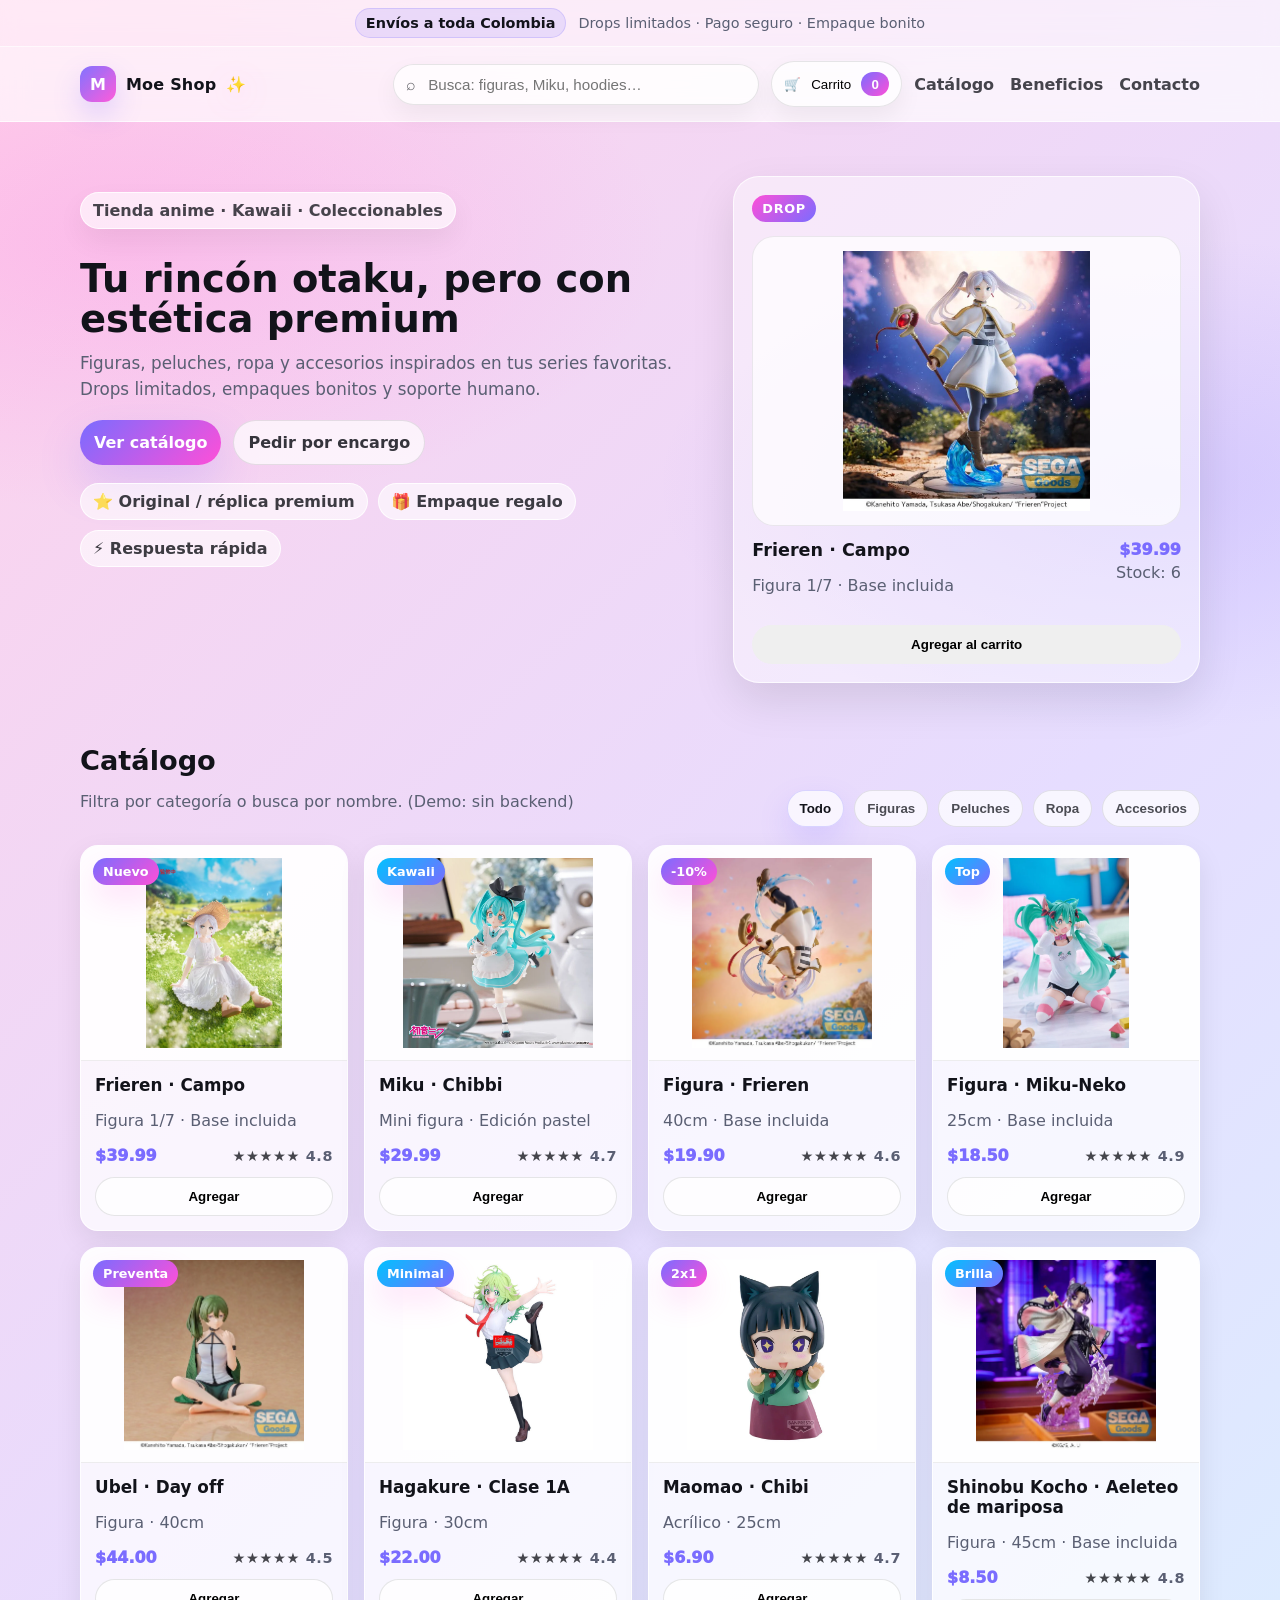
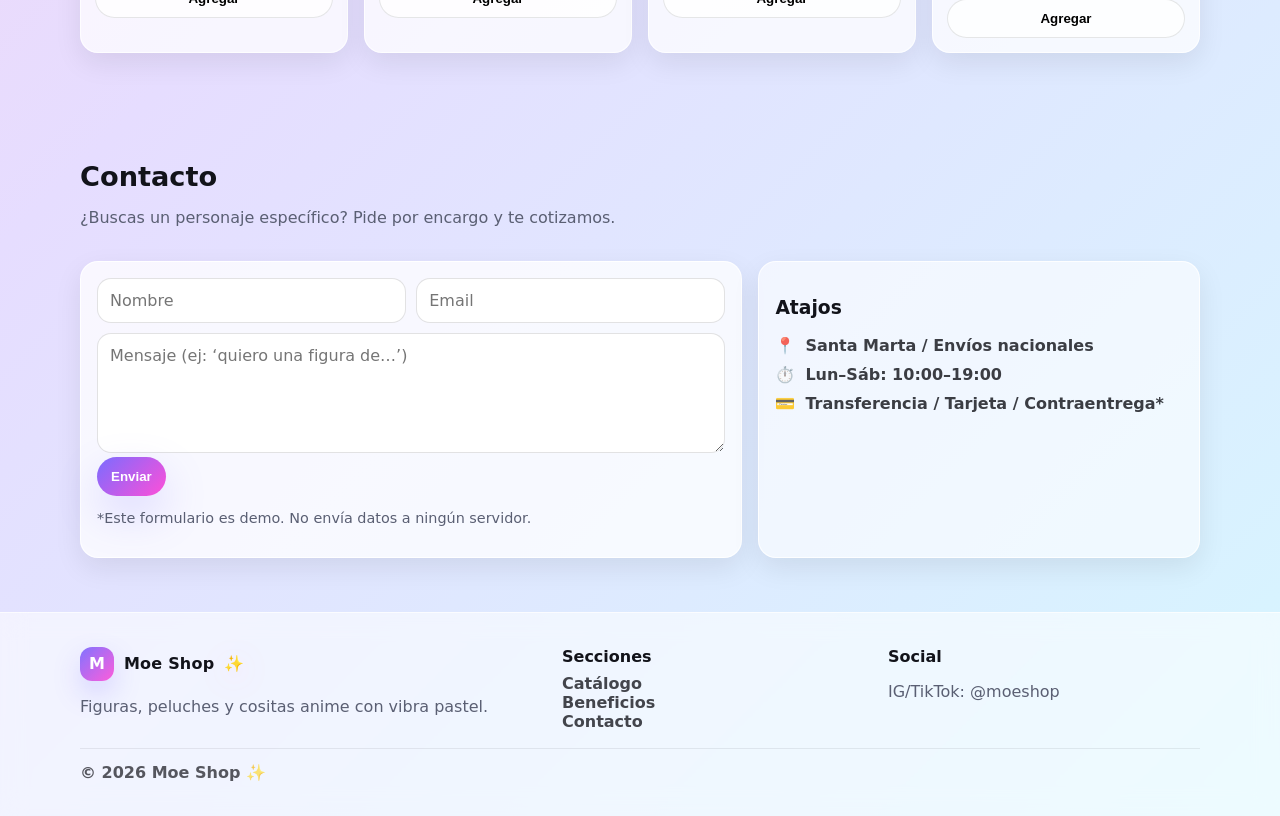
==== index.html @ da8237d9 "Add files via upload" ====
<!DOCTYPE html>
<html lang="es">
<head>
  <meta charset="UTF-8">
  <title>Moe Shop · Tienda Anime</title>
  <meta name="viewport" content="width=device-width, initial-scale=1.0">
  <meta name="description" content="Moe Shop: tienda de artículos anime. Figuras, peluches, ropa y accesorios con estética kawaii.">
  <link rel="stylesheet" href="./stylesheet.css">
  <script defer src="./script.js"></script>
</head>

<body>

  <div class="topbar">
    <div class="container topbar__inner">
      <span class="topbar__pill">Envíos a toda Colombia</span>
      <span class="topbar__text">Drops limitados · Pago seguro · Empaque bonito</span>
    </div>
  </div>

  <header class="header" id="inicio">
    <div class="container header__inner">
      <a class="logo" href="#inicio" aria-label="Ir al inicio">
        <span class="logo__mark">M</span>
        <span class="logo__text">Moe Shop</span>
        <span class="logo__spark">✨</span>
      </a>

      <div class="header__right">
        <label class="search" aria-label="Buscar productos">
          <span class="search__icon" aria-hidden="true">⌕</span>
          <input id="searchInput" type="search" placeholder="Busca: figuras, Miku, hoodies…" autocomplete="off">
        </label>

        <button id="cartBtn" class="cart" type="button" aria-label="Carrito">
          <span class="cart__icon" aria-hidden="true">🛒</span>
          <span class="cart__text">Carrito</span>
          <span id="cartCount" class="cart__count" aria-label="0 artículos">0</span>
        </button>

        <nav class="nav" aria-label="Navegación">
          <a href="#catalogo">Catálogo</a>
          <a href="#beneficios">Beneficios</a>
          <a href="#contacto">Contacto</a>
        </nav>
      </div>
    </div>
  </header>

  <main>
    <section class="hero" aria-label="Portada">
      <div class="container hero__grid">
        <div class="hero__copy">
          <p class="kicker">Tienda anime · Kawaii · Coleccionables</p>
          <h1>Tu rincón otaku, pero con estética premium</h1>
          <p class="lead">Figuras, peluches, ropa y accesorios inspirados en tus series favoritas.
            Drops limitados, empaques bonitos y soporte humano.</p>
          <div class="hero__cta">
            <a class="btn btn--primary" href="#catalogo">Ver catálogo</a>
            <a class="btn btn--ghost" href="#contacto">Pedir por encargo</a>
          </div>
          <div class="hero__chips" aria-label="Características">
            <span class="chip">⭐ Original / réplica premium</span>
            <span class="chip">🎁 Empaque regalo</span>
            <span class="chip">⚡ Respuesta rápida</span>
          </div>
        </div>

        <div class="hero__card" aria-label="Producto destacado">
          <div class="heroCard">
            <div class="heroCard__badge">DROP</div>
            <div class="heroCard__img">
              <img src="./Img/Frieren.webp" alt="Figura de Frieren" loading="lazy">
            </div>
            <div class="heroCard__meta">
              <div>
                <h3>Frieren · Campo</h3>
                <p class="muted">Figura 1/7 · Base incluida</p>
              </div>
              <div class="heroCard__price">
                <span class="price">$39.99</span>
                <span class="muted">Stock: 6</span>
              </div>
            </div>
            <button class="btn btn--wide" data-add-to-cart data-name="Frieren · Campo" data-price="39.99">Agregar al carrito</button>
          </div>
        </div>
      </div>
    </section>

    <section id="catalogo" class="section section--soft" aria-label="Catálogo">
      <div class="container">
        <div class="section__head">
          <div>
            <h2>Catálogo</h2>
            <p class="muted">Filtra por categoría o busca por nombre. (Demo: sin backend)</p>
          </div>

          <div class="filters" role="tablist" aria-label="Filtros">
            <button class="pill is-active" data-filter="all" type="button">Todo</button>
            <button class="pill" data-filter="figuras" type="button">Figuras</button>
            <button class="pill" data-filter="peluches" type="button">Peluches</button>
            <button class="pill" data-filter="ropa" type="button">Ropa</button>
            <button class="pill" data-filter="accesorios" type="button">Accesorios</button>
          </div>
        </div>

        <div class="grid-productos" id="productGrid">
          <!-- Productos demo: imágenes referencian archivos dentro de /Img -->

          <article class="producto" data-category="figuras" data-name="Frieren Campo" data-price="39.99">
            <div class="producto__img">
              <img src="./Img/FrierenCampo.jpg" alt="Frieren" loading="lazy">
              <span class="badge">Nuevo</span>
            </div>
            <div class="producto__body">
              <h3>Frieren · Campo</h3>
              <p class="muted">Figura 1/7 · Base incluida</p>
              <div class="producto__row">
                <span class="price">$39.99</span>
                <span class="rating" aria-label="4.8 de 5">★★★★★ <span class="muted">4.8</span></span>
              </div>
              <button class="btn btn--small" data-add-to-cart data-name="Frieren · Campo" data-price="39.99">Agregar</button>
            </div>
          </article>

          <article class="producto" data-category="figuras" data-name="Miku Chibbi" data-price="29.99">
            <div class="producto__img">
              <img src="./Img/MikuChibbi.webp" alt="Miku" loading="lazy">
              <span class="badge badge--alt">Kawaii</span>
            </div>
            <div class="producto__body">
              <h3>Miku · Chibbi</h3>
              <p class="muted">Mini figura · Edición pastel</p>
              <div class="producto__row">
                <span class="price">$29.99</span>
                <span class="rating" aria-label="4.7 de 5">★★★★★ <span class="muted">4.7</span></span>
              </div>
              <button class="btn btn--small" data-add-to-cart data-name="Miku · Chibbi" data-price="29.99">Agregar</button>
            </div>
          </article>

          <article class="producto" data-category="peluches" data-name="Peluche Frieren" data-price="19.90">
            <div class="producto__img">
              <img src="./Img/FrierenFlowerDance.webp" alt="Peluche inspirado en Frieren" loading="lazy">
              <span class="badge">-10%</span>
            </div>
            <div class="producto__body">
              <h3>Figura · Frieren</h3>
              <p class="muted"> 40cm · Base incluida </p>
              <div class="producto__row">
                <span class="price">$19.90</span>
                <span class="rating" aria-label="4.6 de 5">★★★★★ <span class="muted">4.6</span></span>
              </div>
              <button class="btn btn--small" data-add-to-cart data-name="Peluche · Frieren" data-price="19.90">Agregar</button>
            </div>
          </article>

          <article class="producto" data-category="peluches" data-name="Peluche Miku" data-price="18.50">
            <div class="producto__img">
              <img src="./Img/MikuEscritorio.webp" alt="Peluche inspirado en Miku" loading="lazy">
              <span class="badge badge--alt">Top</span>
            </div>
            <div class="producto__body">
              <h3>Figura · Miku-Neko</h3>
              <p class="muted">25cm · Base incluida</p>
              <div class="producto__row">
                <span class="price">$18.50</span>
                <span class="rating" aria-label="4.9 de 5">★★★★★ <span class="muted">4.9</span></span>
              </div>
              <button class="btn btn--small" data-add-to-cart data-name="Peluche · Miku" data-price="18.50">Agregar</button>
            </div>
          </article>

          <article class="producto" data-category="ropa" data-name="Hoodie Kawaii" data-price="44.00">
            <div class="producto__img">
              <img src="./Img/Ubelcasual.webp" alt="Hoodie kawaii" loading="lazy">
              <span class="badge">Preventa</span>
            </div>
            <div class="producto__body">
              <h3>Ubel · Day off</h3>
              <p class="muted">Figura · 40cm</p>
              <div class="producto__row">
                <span class="price">$44.00</span>
                <span class="rating" aria-label="4.5 de 5">★★★★★ <span class="muted">4.5</span></span>
              </div>
              <button class="btn btn--small" data-add-to-cart data-name="Hoodie · Kawaii" data-price="44.00">Agregar</button>
            </div>
          </article>

          <article class="producto" data-category="ropa" data-name="Camiseta Minimal" data-price="22.00">
            <div class="producto__img">
              <img src="./Img/HagakureEscolar.jpg" alt="Camiseta minimal" loading="lazy">
              <span class="badge badge--alt">Minimal</span>
            </div>
            <div class="producto__body">
              <h3>Hagakure · Clase  1A</h3>
              <p class="muted">Figura · 30cm</p>
              <div class="producto__row">
                <span class="price">$22.00</span>
                <span class="rating" aria-label="4.4 de 5">★★★★★ <span class="muted">4.4</span></span>
              </div>
              <button class="btn btn--small" data-add-to-cart data-name="Camiseta · Minimal" data-price="22.00">Agregar</button>
            </div>
          </article>

          <article class="producto" data-category="accesorios" data-name="Llavero Chibi" data-price="6.90">
            <div class="producto__img">
              <img src="./Img/MaomaoChibbi.webp" alt="Llavero chibi" loading="lazy">
              <span class="badge">2x1</span>
            </div>
            <div class="producto__body">
              <h3>Maomao · Chibi</h3>
              <p class="muted">Acrílico · 25cm</p>
              <div class="producto__row">
                <span class="price">$6.90</span>
                <span class="rating" aria-label="4.7 de 5">★★★★★ <span class="muted">4.7</span></span>
              </div>
              <button class="btn btn--small" data-add-to-cart data-name="Llavero · Chibi" data-price="6.90">Agregar</button>
            </div>
          </article>

          <article class="producto" data-category="accesorios" data-name="Pin Enamel" data-price="8.50">
            <div class="producto__img">
              <img src="./Img/Shinobu.webp" alt="Pin enamel" loading="lazy">
              <span class="badge badge--alt">Brilla</span>
            </div>
            <div class="producto__body">
              <h3>Shinobu Kocho · Aeleteo de mariposa</h3>
              <p class="muted">Figura · 45cm · Base incluida </p>
              <div class="producto__row">
                <span class="price">$8.50</span>
                <span class="rating" aria-label="4.8 de 5">★★★★★ <span class="muted">4.8</span></span>
              </div>
              <button class="btn btn--small" data-add-to-cart data-name="Pin · Enamel" data-price="8.50">Agregar</button>
            </div>
          </article>
        </div>
    </section>
<section id="contacto" class="section contact" aria-label="Contacto">
      <div class="container">
        <div class="section__head">
          <div>
            <h2>Contacto</h2>
            <p class="muted">¿Buscas un personaje específico? Pide por encargo y te cotizamos.</p>
          </div>
        </div>

        <div class="contact__grid">
          <form class="form-card" id="contactForm">
            <div class="form-row">
              <input type="text" placeholder="Nombre" required>
              <input type="email" placeholder="Email" required>
            </div>
            <textarea placeholder="Mensaje (ej: ‘quiero una figura de…’)" required></textarea>
            <button class="btn btn--primary" type="submit">Enviar</button>
            <p class="muted small">*Este formulario es demo. No envía datos a ningún servidor.</p>
          </form>

          <aside class="contact__card" aria-label="Información">
            <h3>Atajos</h3>
            <ul class="list">
              <li><span>📍</span> Santa Marta / Envíos nacionales</li>
              <li><span>⏱️</span> Lun–Sáb: 10:00–19:00</li>
              <li><span>💳</span> Transferencia / Tarjeta / Contraentrega*</li>
            </ul> 
          </aside>
        </div>
      </div>
    </section>
  </main>

  <footer class="footer" aria-label="Pie de página">
    <div class="container">
      <div class="footer__grid">
        <div>
          <div class="logo logo--footer">
            <span class="logo__mark">M</span>
            <span class="logo__text">Moe Shop</span>
            <span class="logo__spark">✨</span>
          </div>
          <p class="muted">Figuras, peluches y cositas anime con vibra pastel.</p>
        </div>
        <div>
          <h4>Secciones</h4>
          <a href="#catalogo">Catálogo</a><br>
          <a href="#beneficios">Beneficios</a><br>
          <a href="#contacto">Contacto</a>
        </div>
        <div>
          <h4>Social</h4>
          <p class="muted">IG/TikTok: @moeshop</p>
        </div>
      </div>
      <div class="footer__bottom">© 2026 Moe Shop ✨</div>
    </div>
  </footer>

  <div id="toast" class="toast" role="status" aria-live="polite" hidden>
    <span id="toastText">Agregado al carrito</span>
  </div>

</body>
</html>
---- stylesheet.css ----
:root{
  --bg1:#ffd1ea;
  --bg2:#e6ddff;
  --bg3:#d6f6ff;
  --ink:#12131a;
  --muted:#5a5f73;
  --card:rgba(255,255,255,.72);
  --stroke:rgba(18,19,26,.10);
  --shadow:0 18px 44px rgba(0,0,0,.10);
  --shadowSoft:0 10px 28px rgba(0,0,0,.08);
  --radius:18px;
  --radiusLg:26px;
  --accent:#7a6cff;
  --accent2:#ff4fd8;
}

*{box-sizing:border-box}
html{scroll-behavior:smooth}
body{
  margin:0;
  font-family: ui-sans-serif, system-ui, -apple-system, Segoe UI, Roboto, Helvetica, Arial, "Apple Color Emoji","Segoe UI Emoji";
  color:var(--ink);
  background:
    radial-gradient(900px 450px at 10% 10%, rgba(255,79,216,.18), transparent 60%),
    radial-gradient(900px 450px at 90% 20%, rgba(122,108,255,.18), transparent 55%),
    linear-gradient(135deg, var(--bg1), var(--bg2), var(--bg3));
  min-height:100vh;
}

img{max-width:100%;display:block}
a{color:inherit}
.container{width:min(1120px, 92%); margin-inline:auto}

/* Topbar */
.topbar{
  position:sticky;
  top:0;
  z-index:50;
  background:rgba(255,255,255,.55);
  backdrop-filter: blur(10px);
  border-bottom:1px solid rgba(255,255,255,.7);
}
.topbar__inner{display:flex; gap:12px; align-items:center; justify-content:center; padding:8px 0; flex-wrap:wrap}
.topbar__pill{font-weight:700; font-size:.9rem; padding:6px 10px; border-radius:999px; background:rgba(122,108,255,.14); border:1px solid rgba(122,108,255,.22)}
.topbar__text{font-size:.9rem; color:var(--muted)}

/* Header */
.header{
  position:sticky;
  top:44px;
  z-index:40;
  background:rgba(255,255,255,.66);
  backdrop-filter: blur(14px);
  border-bottom:1px solid rgba(255,255,255,.75);
}
.header__inner{display:flex; align-items:center; justify-content:space-between; gap:14px; padding:14px 0}
.header__right{display:flex; align-items:center; gap:12px}

.logo{display:flex; align-items:center; gap:10px; text-decoration:none; font-weight:900; letter-spacing:.2px}
.logo__mark{
  width:36px; height:36px; border-radius:12px;
  display:grid; place-items:center;
  background:linear-gradient(135deg, rgba(122,108,255,.95), rgba(255,79,216,.92));
  color:#fff;
  box-shadow:0 12px 28px rgba(122,108,255,.24);
}
.logo__spark{filter: drop-shadow(0 6px 14px rgba(255,79,216,.25))}
.logo--footer .logo__mark{width:34px;height:34px}

.nav{display:flex; gap:16px; align-items:center}
.nav a{font-weight:700; text-decoration:none; color:rgba(18,19,26,.78)}
.nav a:hover{color:var(--ink)}

.search{
  display:flex; align-items:center; gap:10px;
  padding:10px 12px;
  border-radius:999px;
  background:rgba(255,255,255,.75);
  border:1px solid var(--stroke);
  box-shadow:0 10px 24px rgba(0,0,0,.06);
}
.search__icon{opacity:.65}
.search input{
  border:none; outline:none; background:transparent;
  width:min(320px, 34vw);
  font-size:.95rem;
}

.cart{
  border:none;
  cursor:pointer;
  display:flex;
  align-items:center;
  gap:10px;
  padding:10px 12px;
  border-radius:999px;
  background:rgba(255,255,255,.75);
  border:1px solid var(--stroke);
  box-shadow:0 10px 24px rgba(0,0,0,.06);
}
.cart__count{
  min-width:28px;
  height:24px;
  display:grid;
  place-items:center;
  padding:0 8px;
  border-radius:999px;
  font-weight:900;
  color:#fff;
  background:linear-gradient(135deg, var(--accent), var(--accent2));
}

/* Hero */
.hero{padding:54px 0 22px}
.hero__grid{display:grid; grid-template-columns: 1.15fr .85fr; gap:22px; align-items:stretch}
.kicker{
  display:inline-flex;
  gap:10px;
  align-items:center;
  padding:8px 12px;
  border-radius:999px;
  background:rgba(255,255,255,.64);
  border:1px solid rgba(255,255,255,.8);
  box-shadow:0 12px 28px rgba(0,0,0,.06);
  font-weight:800;
  color:rgba(18,19,26,.78);
}
.hero h1{margin:14px 0 10px; font-size:clamp(2rem, 3vw, 3rem); line-height:1.05}
.lead{margin:0; color:var(--muted); font-size:1.05rem; line-height:1.55}
.hero__cta{display:flex; gap:12px; margin-top:18px; flex-wrap:wrap}
.hero__chips{display:flex; gap:10px; margin-top:18px; flex-wrap:wrap}
.chip{padding:8px 12px; border-radius:999px; background:rgba(255,255,255,.6); border:1px solid rgba(255,255,255,.85); color:rgba(18,19,26,.82); font-weight:700}

.hero__card{
  background:rgba(255,255,255,.42);
  border:1px solid rgba(255,255,255,.75);
  border-radius:var(--radiusLg);
  box-shadow:var(--shadow);
  overflow:hidden;
}
.heroCard{height:100%; display:flex; flex-direction:column; padding:18px}
.heroCard__badge{
  width:fit-content;
  padding:6px 10px;
  border-radius:999px;
  font-weight:900;
  letter-spacing:.7px;
  font-size:.8rem;
  color:#fff;
  background:linear-gradient(135deg, var(--accent2), var(--accent));
}
.heroCard__img{
  margin-top:14px;
  background:rgba(255,255,255,.72);
  border:1px solid rgba(18,19,26,.08);
  border-radius:22px;
  padding:14px;
  flex:1;
  display:grid;
  place-items:center;
}
.heroCard__img img{height:260px; object-fit:contain}
.heroCard__meta{display:flex; justify-content:space-between; gap:14px; margin-top:14px}
.heroCard__meta h3{margin:0; font-size:1.1rem}
.heroCard__price{display:flex; flex-direction:column; align-items:flex-end; gap:4px}

/* Sections */
.section{padding:54px 0}
.section--soft{padding-top:40px}
.section__head{display:flex; justify-content:space-between; align-items:flex-end; gap:14px; flex-wrap:wrap; margin-bottom:18px}
.section h2{margin:0; font-size:1.7rem}

.muted{color:var(--muted)}
.small{font-size:.9rem}

/* Filters */
.filters{display:flex; gap:10px; flex-wrap:wrap}
.pill{
  cursor:pointer;
  border:none;
  padding:10px 12px;
  border-radius:999px;
  background:rgba(255,255,255,.72);
  border:1px solid var(--stroke);
  font-weight:800;
  color:rgba(18,19,26,.75);
}
.pill.is-active{color:var(--ink); box-shadow:0 14px 30px rgba(122,108,255,.18); border-color:rgba(122,108,255,.25)}

/* Products */
.grid-productos{display:grid; grid-template-columns: repeat(4, minmax(0, 1fr)); gap:16px}
.producto{
  background:var(--card);
  border:1px solid rgba(255,255,255,.8);
  border-radius:var(--radius);
  box-shadow:var(--shadowSoft);
  overflow:hidden;
  transform: translateZ(0);
  transition: transform .18s ease, box-shadow .18s ease;
}
.producto:hover{transform: translateY(-2px); box-shadow:0 18px 44px rgba(0,0,0,.12)}
.producto__img{position:relative; background:rgba(255,255,255,.8); padding:12px; border-bottom:1px solid rgba(18,19,26,.07)}
.producto__img img{height:190px; object-fit:contain; margin-inline:auto}
.badge{
  position:absolute;
  top:12px;
  left:12px;
  padding:6px 10px;
  border-radius:999px;
  font-weight:900;
  font-size:.8rem;
  color:#fff;
  background:linear-gradient(135deg, var(--accent), var(--accent2));
  box-shadow:0 14px 30px rgba(255,79,216,.16);
}
.badge--alt{background:linear-gradient(135deg, #00c2ff, var(--accent))}
.producto__body{padding:14px}
.producto__body h3{margin:0 0 6px; font-size:1.05rem}
.producto__row{display:flex; align-items:center; justify-content:space-between; gap:10px; margin:10px 0 12px}
.price{font-weight:1000; color:var(--accent)}
.rating{font-weight:900; font-size:.9rem; letter-spacing:.6px; color:rgba(18,19,26,.78)}

/* Buttons */
.btn{
  cursor:pointer;
  border:none;
  text-decoration:none;
  display:inline-flex;
  justify-content:center;
  align-items:center;
  gap:10px;
  padding:12px 14px;
  border-radius:999px;
  font-weight:900;
  transition: transform .12s ease, box-shadow .12s ease, background .12s ease;
}
.btn:active{transform: translateY(1px)}
.btn--primary{color:#fff; background:linear-gradient(135deg, var(--accent), var(--accent2)); box-shadow:0 18px 44px rgba(122,108,255,.22)}
.btn--primary:hover{box-shadow:0 18px 50px rgba(255,79,216,.20)}
.btn--ghost{background:rgba(255,255,255,.7); border:1px solid var(--stroke); color:rgba(18,19,26,.85)}
.btn--ghost:hover{background:rgba(255,255,255,.85)}
.btn--small{width:100%; padding:11px 12px; background:rgba(255,255,255,.78); border:1px solid rgba(18,19,26,.10)}
.btn--small:hover{background:rgba(255,255,255,.95)}
.btn--wide{width:100%; margin-top:14px}

/* Features */
.features{display:grid; grid-template-columns:repeat(3, minmax(0, 1fr)); gap:16px; margin-top:16px}
.feature{
  background:rgba(255,255,255,.62);
  border:1px solid rgba(255,255,255,.85);
  border-radius:var(--radius);
  box-shadow:var(--shadowSoft);
  padding:16px;
}
.feature__icon{font-size:1.6rem}
.feature h3{margin:10px 0 8px}

/* Contact */
.contact__grid{display:grid; grid-template-columns: 1.2fr .8fr; gap:16px; margin-top:12px}
.form-card{
  background:rgba(255,255,255,.75);
  border:1px solid rgba(255,255,255,.9);
  border-radius:var(--radius);
  box-shadow:var(--shadowSoft);
  padding:16px;
}
.form-row{display:grid; grid-template-columns:1fr 1fr; gap:10px}
.form-card input,.form-card textarea{
  width:100%;
  padding:12px 12px;
  border-radius:14px;
  border:1px solid rgba(18,19,26,.12);
  background:rgba(255,255,255,.9);
  outline:none;
  font:inherit;
}
.form-card textarea{min-height:120px; resize:vertical; margin-top:10px}
.contact__card{
  background:rgba(255,255,255,.6);
  border:1px solid rgba(255,255,255,.85);
  border-radius:var(--radius);
  box-shadow:var(--shadowSoft);
  padding:16px;
}
.list{list-style:none; padding:0; margin:10px 0 0; display:grid; gap:10px}
.list li{display:flex; gap:10px; align-items:flex-start; color:rgba(18,19,26,.82); font-weight:700}
.callout{
  margin-top:14px;
  padding:12px;
  border-radius:14px;
  background:rgba(122,108,255,.12);
  border:1px solid rgba(122,108,255,.22);
  color:rgba(18,19,26,.82);
}

/* Empty */
.empty{
  margin-top:18px;
  padding:18px;
  border-radius:var(--radius);
  background:rgba(255,255,255,.65);
  border:1px dashed rgba(18,19,26,.18);
  display:flex;
  align-items:center;
  justify-content:space-between;
  gap:14px;
  flex-wrap:wrap;
}

/* Footer */
.footer{padding:34px 0; border-top:1px solid rgba(255,255,255,.7); background:rgba(255,255,255,.56); backdrop-filter: blur(12px)}
.footer__grid{display:grid; grid-template-columns: 1.2fr .8fr .8fr; gap:14px; align-items:start}
.footer h4{margin:0 0 8px}
.footer a{color:rgba(18,19,26,.78); text-decoration:none; font-weight:800}
.footer a:hover{color:var(--ink)}
.footer__bottom{margin-top:16px; padding-top:14px; border-top:1px solid rgba(18,19,26,.08); color:rgba(18,19,26,.70); font-weight:800}

/* Toast */
.toast{
  position:fixed;
  left:50%;
  bottom:18px;
  transform: translateX(-50%);
  padding:12px 14px;
  border-radius:999px;
  background:rgba(18,19,26,.88);
  color:#fff;
  box-shadow:0 18px 60px rgba(0,0,0,.25);
}

/* Responsive */
@media (max-width: 1020px){
  .grid-productos{grid-template-columns: repeat(3, minmax(0, 1fr))}
  .header__right{flex-wrap:wrap; justify-content:flex-end}
  .nav{order:3; width:100%; justify-content:flex-end}
}

@media (max-width: 820px){
  .hero__grid{grid-template-columns:1fr;}
  .hero{padding-top:30px}
  .search input{width:min(420px, 62vw)}
  .features{grid-template-columns:1fr}
  .contact__grid{grid-template-columns:1fr}
  .footer__grid{grid-template-columns:1fr}
}

@media (max-width: 520px){
  .grid-productos{grid-template-columns: repeat(2, minmax(0, 1fr))}
  .cart__text{display:none}
  .nav{justify-content:flex-start}
  .search{width:100%}
  .search input{width:100%}
  .form-row{grid-template-columns:1fr}
}
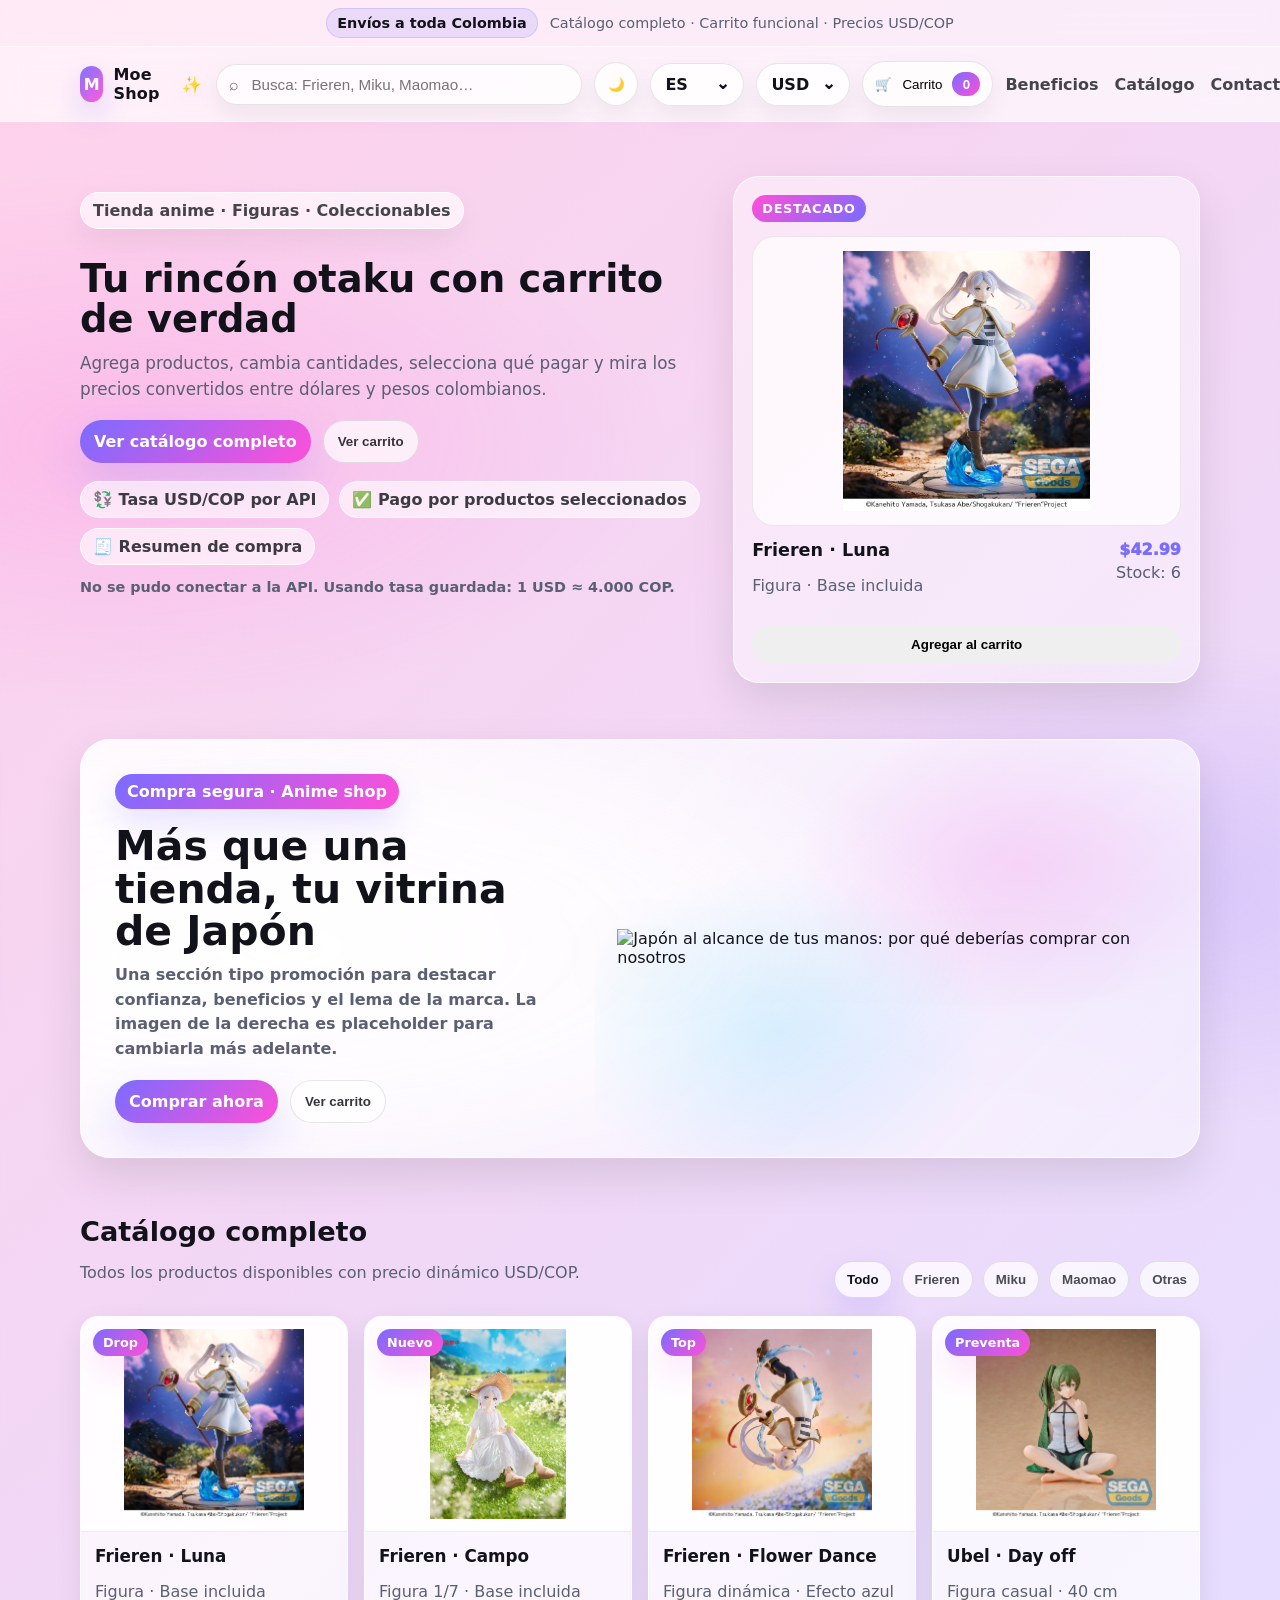
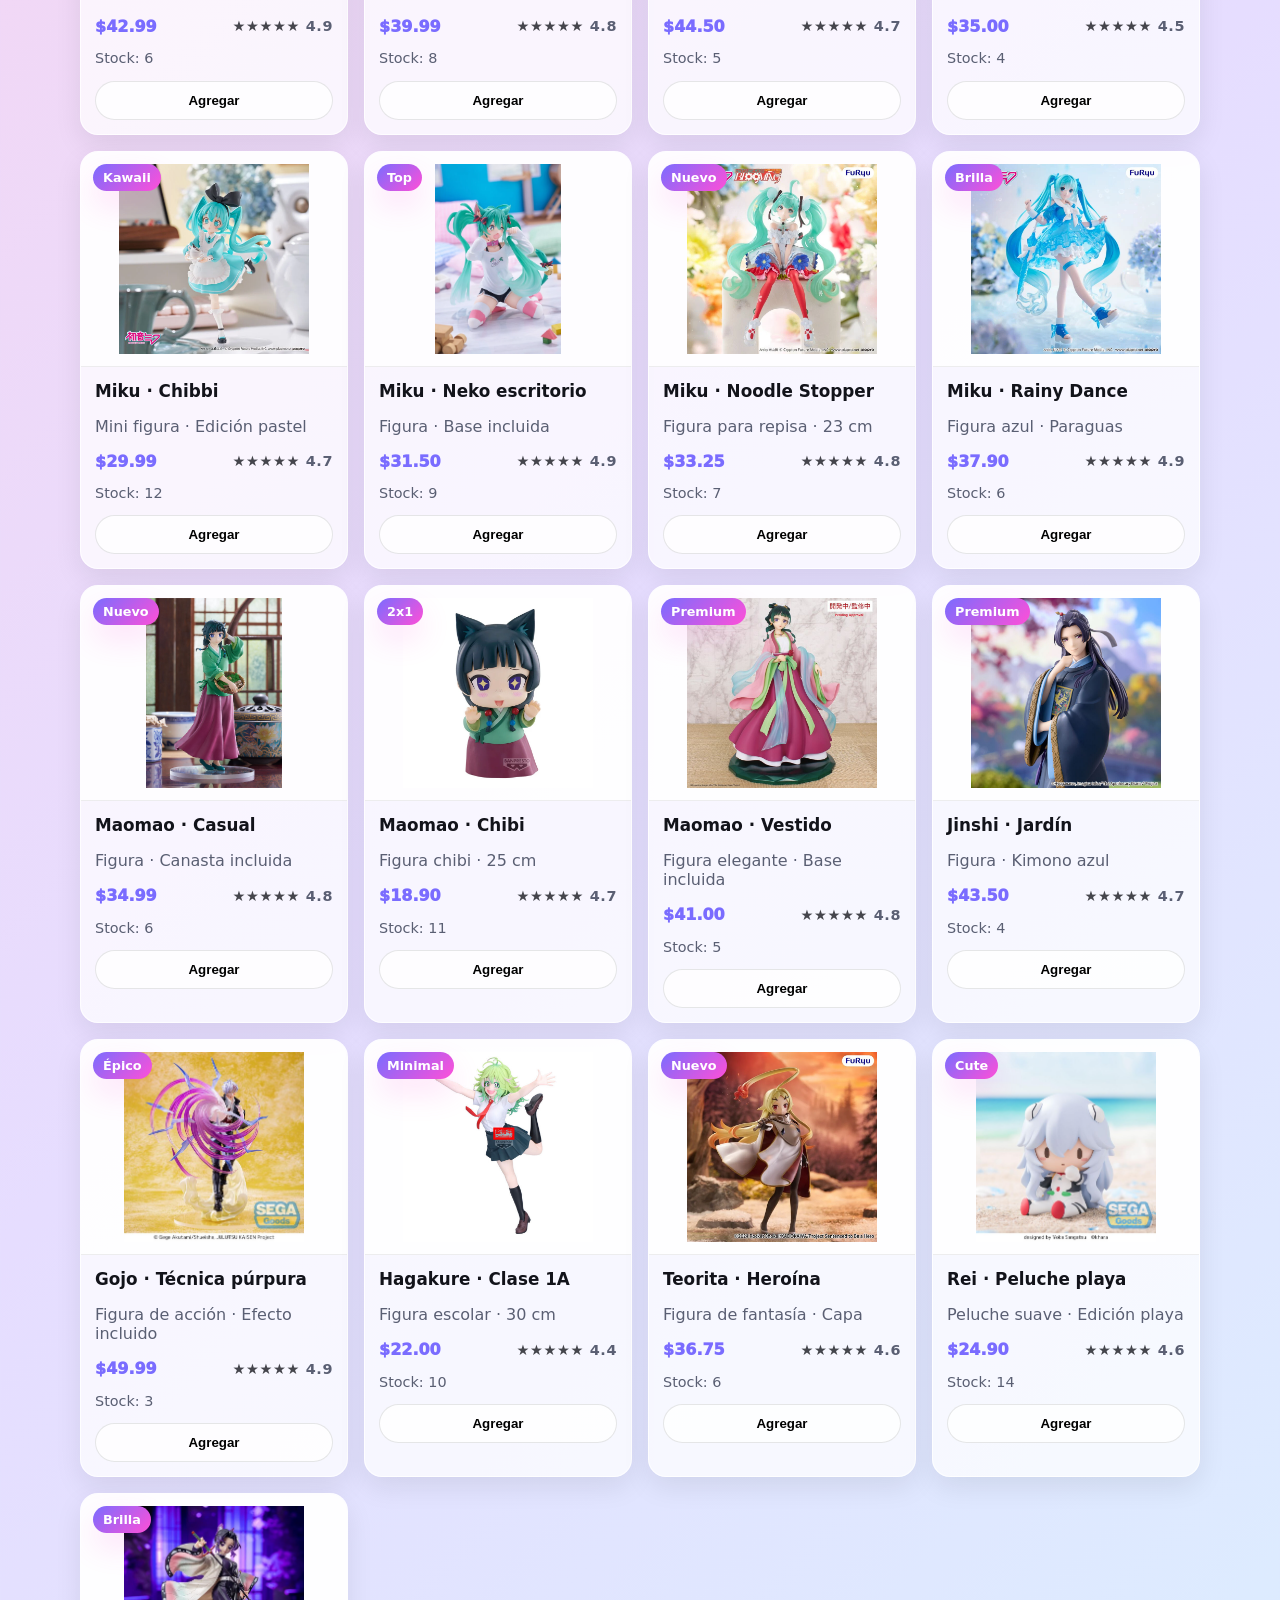
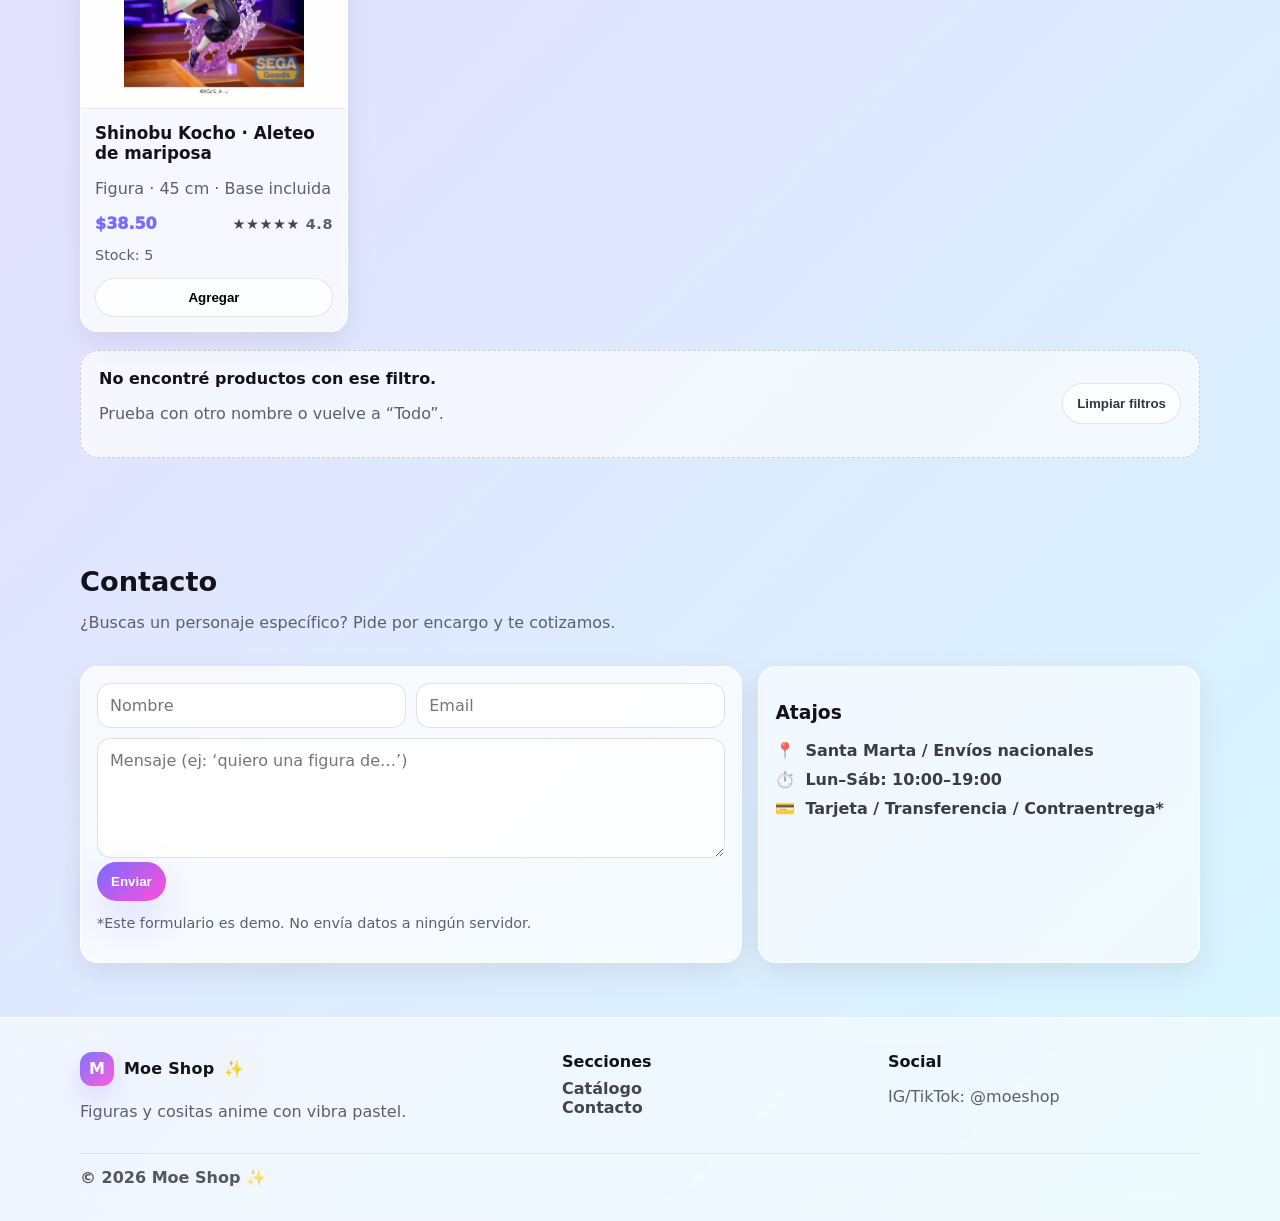
==== commit 8c452c0f: "Add files via upload" ====
--- a/index.html
+++ b/index.html
@@ -4,17 +4,15 @@
   <meta charset="UTF-8">
   <title>Moe Shop · Tienda Anime</title>
   <meta name="viewport" content="width=device-width, initial-scale=1.0">
-  <meta name="description" content="Moe Shop: tienda de artículos anime. Figuras, peluches, ropa y accesorios con estética kawaii.">
+  <meta name="description" content="Moe Shop: tienda de figuras anime con carrito funcional, catálogo completo y precios USD/COP.">
   <link rel="stylesheet" href="./stylesheet.css">
   <script defer src="./script.js"></script>
 </head>
-
 <body>
-
   <div class="topbar">
     <div class="container topbar__inner">
       <span class="topbar__pill">Envíos a toda Colombia</span>
-      <span class="topbar__text">Drops limitados · Pago seguro · Empaque bonito</span>
+      <span class="topbar__text">Catálogo completo · Carrito funcional · Precios USD/COP</span>
     </div>
   </div>
 
@@ -29,18 +27,38 @@
       <div class="header__right">
         <label class="search" aria-label="Buscar productos">
           <span class="search__icon" aria-hidden="true">⌕</span>
-          <input id="searchInput" type="search" placeholder="Busca: figuras, Miku, hoodies…" autocomplete="off">
+          <input id="searchInput" type="search" placeholder="Busca: Frieren, Miku, Maomao…" autocomplete="off">
         </label>
 
-        <button id="cartBtn" class="cart" type="button" aria-label="Carrito">
+        <button id="themeToggle" class="toolbar-btn" type="button" aria-label="Cambiar modo oscuro">🌙</button>
+
+        <div class="custom-select" data-custom-select="languageSelect">
+          <button class="custom-select__btn" type="button" aria-haspopup="listbox" aria-expanded="false">ES</button>
+          <div class="custom-select__list" role="listbox">
+            <button type="button" data-value="es" role="option">Español</button>
+            <button type="button" data-value="en" role="option">English</button>
+          </div>
+          <input id="languageSelect" type="hidden" value="es">
+        </div>
+
+        <div class="custom-select" data-custom-select="currencySelect">
+          <button class="custom-select__btn" type="button" aria-haspopup="listbox" aria-expanded="false">USD</button>
+          <div class="custom-select__list" role="listbox">
+            <button type="button" data-value="USD" role="option">USD</button>
+            <button type="button" data-value="COP" role="option">COP</button>
+          </div>
+          <input id="currencySelect" type="hidden" value="USD">
+        </div>
+
+        <button id="cartBtn" class="cart" type="button" aria-label="Abrir carrito">
           <span class="cart__icon" aria-hidden="true">🛒</span>
           <span class="cart__text">Carrito</span>
           <span id="cartCount" class="cart__count" aria-label="0 artículos">0</span>
         </button>
 
         <nav class="nav" aria-label="Navegación">
+          <a href="#beneficios">Beneficios</a>
           <a href="#catalogo">Catálogo</a>
-          <a href="#beneficios">Beneficios</a>
           <a href="#contacto">Contacto</a>
         </nav>
       </div>
@@ -51,193 +69,91 @@
     <section class="hero" aria-label="Portada">
       <div class="container hero__grid">
         <div class="hero__copy">
-          <p class="kicker">Tienda anime · Kawaii · Coleccionables</p>
-          <h1>Tu rincón otaku, pero con estética premium</h1>
-          <p class="lead">Figuras, peluches, ropa y accesorios inspirados en tus series favoritas.
-            Drops limitados, empaques bonitos y soporte humano.</p>
+          <p class="kicker">Tienda anime · Figuras · Coleccionables</p>
+          <h1>Tu rincón otaku con carrito de verdad</h1>
+          <p class="lead">Agrega productos, cambia cantidades, selecciona qué pagar y mira los precios convertidos entre dólares y pesos colombianos.</p>
           <div class="hero__cta">
-            <a class="btn btn--primary" href="#catalogo">Ver catálogo</a>
-            <a class="btn btn--ghost" href="#contacto">Pedir por encargo</a>
+            <a class="btn btn--primary" href="#catalogo">Ver catálogo completo</a>
+            <button class="btn btn--ghost" id="openCartHero" type="button">Ver carrito</button>
           </div>
           <div class="hero__chips" aria-label="Características">
-            <span class="chip">⭐ Original / réplica premium</span>
-            <span class="chip">🎁 Empaque regalo</span>
-            <span class="chip">⚡ Respuesta rápida</span>
-          </div>
+            <span class="chip">💱 Tasa USD/COP por API</span>
+            <span class="chip">✅ Pago por productos seleccionados</span>
+            <span class="chip">🧾 Resumen de compra</span>
+          </div>
+          <p id="rateInfo" class="muted small rate-info">Cargando tasa de cambio…</p>
         </div>
 
         <div class="hero__card" aria-label="Producto destacado">
           <div class="heroCard">
-            <div class="heroCard__badge">DROP</div>
+            <div class="heroCard__badge">DESTACADO</div>
             <div class="heroCard__img">
               <img src="./Img/Frieren.webp" alt="Figura de Frieren" loading="lazy">
             </div>
             <div class="heroCard__meta">
               <div>
-                <h3>Frieren · Campo</h3>
-                <p class="muted">Figura 1/7 · Base incluida</p>
+                <h3>Frieren · Luna</h3>
+                <p class="muted">Figura · Base incluida</p>
               </div>
               <div class="heroCard__price">
-                <span class="price">$39.99</span>
+                <span class="price" data-price-usd="42.99">$42.99</span>
                 <span class="muted">Stock: 6</span>
               </div>
             </div>
-            <button class="btn btn--wide" data-add-to-cart data-name="Frieren · Campo" data-price="39.99">Agregar al carrito</button>
-          </div>
-        </div>
-      </div>
-    </section>
-
-    <section id="catalogo" class="section section--soft" aria-label="Catálogo">
+            <button class="btn btn--wide" data-add-product="frieren-luna">Agregar al carrito</button>
+          </div>
+        </div>
+      </div>
+    </section>
+
+    <section id="beneficios" class="membership-banner" aria-label="Por qué deberías comprar con nosotros">
+      <div class="container membership-banner__grid">
+        <div class="membership-banner__info">
+          <span class="membership-banner__tag">Compra segura · Anime shop</span>
+          <h2>Más que una tienda, tu vitrina de Japón</h2>
+          <p>Una sección tipo promoción para destacar confianza, beneficios y el lema de la marca. La imagen de la derecha es placeholder para cambiarla más adelante.</p>
+          <div class="membership-banner__actions">
+            <a class="btn btn--primary" href="#catalogo">Comprar ahora</a>
+            <button class="btn btn--ghost" id="openCartBenefits" type="button">Ver carrito</button>
+          </div>
+        </div>
+
+        <div class="membership-banner__visual">
+          <img src="./Img/por-que-comprar.svg" alt="Japón al alcance de tus manos: por qué deberías comprar con nosotros" loading="lazy">
+        </div>
+      </div>
+    </section>
+
+    <section id="catalogo" class="section section--soft" aria-label="Catálogo completo">
       <div class="container">
         <div class="section__head">
           <div>
-            <h2>Catálogo</h2>
-            <p class="muted">Filtra por categoría o busca por nombre. (Demo: sin backend)</p>
+            <h2>Catálogo completo</h2>
+            <p class="muted">Todos los productos disponibles con precio dinámico USD/COP.</p>
           </div>
 
           <div class="filters" role="tablist" aria-label="Filtros">
             <button class="pill is-active" data-filter="all" type="button">Todo</button>
-            <button class="pill" data-filter="figuras" type="button">Figuras</button>
-            <button class="pill" data-filter="peluches" type="button">Peluches</button>
-            <button class="pill" data-filter="ropa" type="button">Ropa</button>
-            <button class="pill" data-filter="accesorios" type="button">Accesorios</button>
-          </div>
-        </div>
-
-        <div class="grid-productos" id="productGrid">
-          <!-- Productos demo: imágenes referencian archivos dentro de /Img -->
-
-          <article class="producto" data-category="figuras" data-name="Frieren Campo" data-price="39.99">
-            <div class="producto__img">
-              <img src="./Img/FrierenCampo.jpg" alt="Frieren" loading="lazy">
-              <span class="badge">Nuevo</span>
-            </div>
-            <div class="producto__body">
-              <h3>Frieren · Campo</h3>
-              <p class="muted">Figura 1/7 · Base incluida</p>
-              <div class="producto__row">
-                <span class="price">$39.99</span>
-                <span class="rating" aria-label="4.8 de 5">★★★★★ <span class="muted">4.8</span></span>
-              </div>
-              <button class="btn btn--small" data-add-to-cart data-name="Frieren · Campo" data-price="39.99">Agregar</button>
-            </div>
-          </article>
-
-          <article class="producto" data-category="figuras" data-name="Miku Chibbi" data-price="29.99">
-            <div class="producto__img">
-              <img src="./Img/MikuChibbi.webp" alt="Miku" loading="lazy">
-              <span class="badge badge--alt">Kawaii</span>
-            </div>
-            <div class="producto__body">
-              <h3>Miku · Chibbi</h3>
-              <p class="muted">Mini figura · Edición pastel</p>
-              <div class="producto__row">
-                <span class="price">$29.99</span>
-                <span class="rating" aria-label="4.7 de 5">★★★★★ <span class="muted">4.7</span></span>
-              </div>
-              <button class="btn btn--small" data-add-to-cart data-name="Miku · Chibbi" data-price="29.99">Agregar</button>
-            </div>
-          </article>
-
-          <article class="producto" data-category="peluches" data-name="Peluche Frieren" data-price="19.90">
-            <div class="producto__img">
-              <img src="./Img/FrierenFlowerDance.webp" alt="Peluche inspirado en Frieren" loading="lazy">
-              <span class="badge">-10%</span>
-            </div>
-            <div class="producto__body">
-              <h3>Figura · Frieren</h3>
-              <p class="muted"> 40cm · Base incluida </p>
-              <div class="producto__row">
-                <span class="price">$19.90</span>
-                <span class="rating" aria-label="4.6 de 5">★★★★★ <span class="muted">4.6</span></span>
-              </div>
-              <button class="btn btn--small" data-add-to-cart data-name="Peluche · Frieren" data-price="19.90">Agregar</button>
-            </div>
-          </article>
-
-          <article class="producto" data-category="peluches" data-name="Peluche Miku" data-price="18.50">
-            <div class="producto__img">
-              <img src="./Img/MikuEscritorio.webp" alt="Peluche inspirado en Miku" loading="lazy">
-              <span class="badge badge--alt">Top</span>
-            </div>
-            <div class="producto__body">
-              <h3>Figura · Miku-Neko</h3>
-              <p class="muted">25cm · Base incluida</p>
-              <div class="producto__row">
-                <span class="price">$18.50</span>
-                <span class="rating" aria-label="4.9 de 5">★★★★★ <span class="muted">4.9</span></span>
-              </div>
-              <button class="btn btn--small" data-add-to-cart data-name="Peluche · Miku" data-price="18.50">Agregar</button>
-            </div>
-          </article>
-
-          <article class="producto" data-category="ropa" data-name="Hoodie Kawaii" data-price="44.00">
-            <div class="producto__img">
-              <img src="./Img/Ubelcasual.webp" alt="Hoodie kawaii" loading="lazy">
-              <span class="badge">Preventa</span>
-            </div>
-            <div class="producto__body">
-              <h3>Ubel · Day off</h3>
-              <p class="muted">Figura · 40cm</p>
-              <div class="producto__row">
-                <span class="price">$44.00</span>
-                <span class="rating" aria-label="4.5 de 5">★★★★★ <span class="muted">4.5</span></span>
-              </div>
-              <button class="btn btn--small" data-add-to-cart data-name="Hoodie · Kawaii" data-price="44.00">Agregar</button>
-            </div>
-          </article>
-
-          <article class="producto" data-category="ropa" data-name="Camiseta Minimal" data-price="22.00">
-            <div class="producto__img">
-              <img src="./Img/HagakureEscolar.jpg" alt="Camiseta minimal" loading="lazy">
-              <span class="badge badge--alt">Minimal</span>
-            </div>
-            <div class="producto__body">
-              <h3>Hagakure · Clase  1A</h3>
-              <p class="muted">Figura · 30cm</p>
-              <div class="producto__row">
-                <span class="price">$22.00</span>
-                <span class="rating" aria-label="4.4 de 5">★★★★★ <span class="muted">4.4</span></span>
-              </div>
-              <button class="btn btn--small" data-add-to-cart data-name="Camiseta · Minimal" data-price="22.00">Agregar</button>
-            </div>
-          </article>
-
-          <article class="producto" data-category="accesorios" data-name="Llavero Chibi" data-price="6.90">
-            <div class="producto__img">
-              <img src="./Img/MaomaoChibbi.webp" alt="Llavero chibi" loading="lazy">
-              <span class="badge">2x1</span>
-            </div>
-            <div class="producto__body">
-              <h3>Maomao · Chibi</h3>
-              <p class="muted">Acrílico · 25cm</p>
-              <div class="producto__row">
-                <span class="price">$6.90</span>
-                <span class="rating" aria-label="4.7 de 5">★★★★★ <span class="muted">4.7</span></span>
-              </div>
-              <button class="btn btn--small" data-add-to-cart data-name="Llavero · Chibi" data-price="6.90">Agregar</button>
-            </div>
-          </article>
-
-          <article class="producto" data-category="accesorios" data-name="Pin Enamel" data-price="8.50">
-            <div class="producto__img">
-              <img src="./Img/Shinobu.webp" alt="Pin enamel" loading="lazy">
-              <span class="badge badge--alt">Brilla</span>
-            </div>
-            <div class="producto__body">
-              <h3>Shinobu Kocho · Aeleteo de mariposa</h3>
-              <p class="muted">Figura · 45cm · Base incluida </p>
-              <div class="producto__row">
-                <span class="price">$8.50</span>
-                <span class="rating" aria-label="4.8 de 5">★★★★★ <span class="muted">4.8</span></span>
-              </div>
-              <button class="btn btn--small" data-add-to-cart data-name="Pin · Enamel" data-price="8.50">Agregar</button>
-            </div>
-          </article>
-        </div>
-    </section>
-<section id="contacto" class="section contact" aria-label="Contacto">
+            <button class="pill" data-filter="frieren" type="button">Frieren</button>
+            <button class="pill" data-filter="miku" type="button">Miku</button>
+            <button class="pill" data-filter="maomao" type="button">Maomao</button>
+            <button class="pill" data-filter="otras" type="button">Otras</button>
+          </div>
+        </div>
+
+        <div class="grid-productos" id="productGrid"></div>
+
+        <div id="emptyState" class="empty" hidden>
+          <div>
+            <strong>No encontré productos con ese filtro.</strong>
+            <p class="muted">Prueba con otro nombre o vuelve a “Todo”.</p>
+          </div>
+          <button class="btn btn--ghost" id="resetBtn" type="button">Limpiar filtros</button>
+        </div>
+      </div>
+    </section>
+
+    <section id="contacto" class="section contact" aria-label="Contacto">
       <div class="container">
         <div class="section__head">
           <div>
@@ -245,7 +161,6 @@
             <p class="muted">¿Buscas un personaje específico? Pide por encargo y te cotizamos.</p>
           </div>
         </div>
-
         <div class="contact__grid">
           <form class="form-card" id="contactForm">
             <div class="form-row">
@@ -256,14 +171,13 @@
             <button class="btn btn--primary" type="submit">Enviar</button>
             <p class="muted small">*Este formulario es demo. No envía datos a ningún servidor.</p>
           </form>
-
           <aside class="contact__card" aria-label="Información">
             <h3>Atajos</h3>
             <ul class="list">
               <li><span>📍</span> Santa Marta / Envíos nacionales</li>
               <li><span>⏱️</span> Lun–Sáb: 10:00–19:00</li>
-              <li><span>💳</span> Transferencia / Tarjeta / Contraentrega*</li>
-            </ul> 
+              <li><span>💳</span> Tarjeta / Transferencia / Contraentrega*</li>
+            </ul>
           </aside>
         </div>
       </div>
@@ -279,12 +193,11 @@
             <span class="logo__text">Moe Shop</span>
             <span class="logo__spark">✨</span>
           </div>
-          <p class="muted">Figuras, peluches y cositas anime con vibra pastel.</p>
+          <p class="muted">Figuras y cositas anime con vibra pastel.</p>
         </div>
         <div>
           <h4>Secciones</h4>
           <a href="#catalogo">Catálogo</a><br>
-          <a href="#beneficios">Beneficios</a><br>
           <a href="#contacto">Contacto</a>
         </div>
         <div>
@@ -295,10 +208,62 @@
       <div class="footer__bottom">© 2026 Moe Shop ✨</div>
     </div>
   </footer>
+
+  <aside id="cartDrawer" class="drawer" aria-label="Carrito" aria-hidden="true">
+    <div class="drawer__panel">
+      <div class="drawer__head">
+        <div>
+          <h2>Carrito</h2>
+          <p class="muted small">Marca solo los productos que quieres pagar.</p>
+        </div>
+        <button class="icon-btn" id="closeCartBtn" type="button" aria-label="Cerrar carrito">×</button>
+      </div>
+
+      <div id="cartItems" class="cart-items"></div>
+
+      <div class="cart-summary">
+        <div class="summary-row"><span>Seleccionados</span><strong id="selectedCount">0</strong></div>
+        <div class="summary-row"><span>Subtotal</span><strong id="subtotalText">$0.00</strong></div>
+        <div class="summary-row"><span>Envío</span><strong id="shippingText">$0.00</strong></div>
+        <div class="summary-row summary-row--total"><span>Total a pagar</span><strong id="totalText">$0.00</strong></div>
+      </div>
+
+      <form id="checkoutForm" class="checkout-form">
+        <h3>Datos de pago</h3>
+        <input type="text" id="buyerName" placeholder="Nombre completo" required>
+        <input type="email" id="buyerEmail" placeholder="Correo" required>
+        <div class="custom-select custom-select--wide" data-custom-select="paymentMethod">
+          <button class="custom-select__btn" type="button" aria-haspopup="listbox" aria-expanded="false">Selecciona método de pago</button>
+          <div class="custom-select__list" role="listbox">
+            <button type="button" data-value="Contra entrega a envíos nacionales" role="option">Contra entrega a envíos nacionales</button>
+            <button type="button" data-value="Tarjeta de crédito" role="option">Tarjeta de crédito</button>
+            <button type="button" data-value="Tarjeta de débito" role="option">Tarjeta de débito</button>
+            <button type="button" data-value="PayPal" role="option">PayPal</button>
+          </div>
+          <input id="paymentMethod" type="hidden" required>
+        </div>
+
+        <div id="cardFields" class="card-fields" hidden>
+          <input type="text" id="cardNumber" inputmode="numeric" autocomplete="cc-number" placeholder="Número de tarjeta">
+          <div class="form-row">
+            <input type="text" id="cardExpiry" inputmode="numeric" autocomplete="cc-exp" placeholder="MM/AA">
+            <input type="text" id="cardCvv" inputmode="numeric" autocomplete="cc-csc" placeholder="CVV">
+          </div>
+          <p id="cardBrand" class="card-brand muted small">Tipo de tarjeta: sin detectar</p>
+        </div>
+
+        <div id="paypalFields" class="card-fields" hidden>
+          <input type="email" id="paypalEmail" placeholder="Correo de PayPal">
+        </div>
+        <button class="btn btn--primary btn--wide" type="submit">Pagar seleccionados</button>
+        <button class="btn btn--ghost btn--wide" id="clearCartBtn" type="button">Vaciar carrito</button>
+        <p class="muted small">*Pago demo: genera confirmación, no cobra dinero real.</p>
+      </form>
+    </div>
+  </aside>
 
   <div id="toast" class="toast" role="status" aria-live="polite" hidden>
     <span id="toastText">Agregado al carrito</span>
   </div>
-
 </body>
 </html>
--- a/stylesheet.css
+++ b/stylesheet.css
@@ -352,3 +352,410 @@
   .search input{width:100%}
   .form-row{grid-template-columns:1fr}
 }
+/* ===========================
+   Fix: Topbar hide/show without gaps or overlap
+   =========================== */
+
+:root{
+  --topbar-h: 44px;
+}
+
+.header{
+  top: var(--topbar-h);
+  transition: top .25s ease;
+}
+
+.topbar{
+  max-height: 80px;
+  overflow: hidden;
+  transition:
+    transform .25s ease,
+    opacity .25s ease,
+    max-height .25s ease;
+}
+
+.topbar.is-hidden{
+  transform: translateY(-100%);
+  opacity: 0;
+  max-height: 0;
+  pointer-events: none;
+  border-bottom: 0;
+}
+
+html.topbar-hidden{
+  --topbar-h: 0px;
+}
+
+
+/* ===========================
+   Banner tipo suscripción / confianza
+   =========================== */
+.membership-banner{
+  padding:34px 0 18px;
+}
+.membership-banner__grid{
+  display:grid;
+  grid-template-columns:.92fr 1.08fr;
+  align-items:center;
+  gap:0;
+  min-height:360px;
+  overflow:hidden;
+  border-radius:30px;
+  background:
+    radial-gradient(700px 260px at 18% 50%, rgba(255,255,255,.94), rgba(255,255,255,.66) 58%, transparent),
+    linear-gradient(135deg, rgba(255,255,255,.82), rgba(246,242,255,.74));
+  border:1px solid rgba(255,255,255,.88);
+  box-shadow:var(--shadow);
+}
+.membership-banner__info{
+  padding:34px;
+  position:relative;
+  z-index:2;
+}
+.membership-banner__tag{
+  display:inline-flex;
+  padding:8px 12px;
+  border-radius:999px;
+  font-weight:900;
+  color:#fff;
+  background:linear-gradient(135deg, var(--accent), var(--accent2));
+  box-shadow:0 14px 30px rgba(122,108,255,.18);
+}
+.membership-banner__info h2{
+  margin:16px 0 10px;
+  font-size:clamp(2rem, 3.2vw, 3.1rem);
+  line-height:1.04;
+}
+.membership-banner__info p{
+  max-width:520px;
+  margin:0;
+  color:var(--muted);
+  font-size:1rem;
+  line-height:1.55;
+  font-weight:650;
+}
+.membership-banner__actions{
+  display:flex;
+  flex-wrap:wrap;
+  gap:12px;
+  margin-top:18px;
+}
+.membership-banner__visual{
+  height:100%;
+  min-height:360px;
+  display:grid;
+  place-items:center;
+  padding:22px;
+  background:
+    radial-gradient(320px 220px at 70% 30%, rgba(255,79,216,.16), transparent 70%),
+    radial-gradient(320px 240px at 30% 70%, rgba(0,194,255,.14), transparent 68%);
+}
+.membership-banner__visual img{
+  width:min(100%, 680px);
+  max-height:320px;
+  object-fit:contain;
+  filter:drop-shadow(0 18px 34px rgba(18,19,26,.14));
+}
+
+@media (max-width:820px){
+  .membership-banner__grid{grid-template-columns:1fr}
+  .membership-banner__visual{min-height:260px;padding:16px}
+  .membership-banner__info{padding:24px}
+}
+
+@media (max-width:520px){
+  .membership-banner{padding-top:24px}
+  .membership-banner__grid{border-radius:22px}
+  .membership-banner__info h2{font-size:2rem}
+}
+
+/* ===========================
+   Carrito funcional + moneda
+   =========================== */
+.currency{
+  cursor:pointer;
+  padding:10px 12px;
+  border-radius:999px;
+  background:rgba(255,255,255,.75);
+  border:1px solid var(--stroke);
+  box-shadow:0 10px 24px rgba(0,0,0,.06);
+  font-weight:900;
+  color:rgba(18,19,26,.78);
+  outline:none;
+}
+.rate-info{margin-top:14px;font-weight:700}
+.drawer{
+  position:fixed;
+  inset:0;
+  z-index:100;
+  background:rgba(18,19,26,.34);
+  opacity:0;
+  pointer-events:none;
+  transition:opacity .2s ease;
+}
+.drawer.is-open{opacity:1;pointer-events:auto}
+.drawer__panel{
+  width:min(520px, 94vw);
+  height:100%;
+  margin-left:auto;
+  background:linear-gradient(135deg, rgba(255,255,255,.96), rgba(246,242,255,.96));
+  box-shadow:-20px 0 60px rgba(0,0,0,.20);
+  padding:18px;
+  overflow:auto;
+  transform:translateX(100%);
+  transition:transform .22s ease;
+}
+.drawer.is-open .drawer__panel{transform:translateX(0)}
+.drawer__head{display:flex;justify-content:space-between;align-items:flex-start;gap:12px;margin-bottom:14px}
+.drawer__head h2{margin:0}
+.icon-btn{
+  width:40px;height:40px;border:0;border-radius:999px;cursor:pointer;
+  background:rgba(18,19,26,.08);font-size:1.7rem;line-height:1;font-weight:900;
+}
+.cart-items{display:grid;gap:12px}
+.cart-empty{
+  padding:18px;border-radius:var(--radius);background:rgba(255,255,255,.7);
+  border:1px dashed rgba(18,19,26,.18);color:var(--muted);font-weight:800;
+}
+.cart-item{
+  display:grid;
+  grid-template-columns:auto 82px 1fr auto;
+  gap:10px;
+  align-items:center;
+  padding:10px;
+  background:rgba(255,255,255,.72);
+  border:1px solid rgba(18,19,26,.10);
+  border-radius:18px;
+  box-shadow:0 10px 24px rgba(0,0,0,.06);
+}
+.cart-item__check input{width:18px;height:18px;accent-color:var(--accent)}
+.cart-item img{width:82px;height:82px;object-fit:contain;border-radius:14px;background:#fff}
+.cart-item__info{display:grid;gap:6px;min-width:0}
+.cart-item__info strong{line-height:1.15}
+.cart-item__side{display:grid;gap:8px;justify-items:end}
+.qty{display:inline-flex;align-items:center;gap:6px}
+.qty button{
+  width:30px;height:30px;border:0;border-radius:10px;cursor:pointer;
+  background:rgba(122,108,255,.14);font-weight:1000;color:var(--ink);
+}
+.qty input{
+  width:54px;padding:6px;border-radius:10px;border:1px solid rgba(18,19,26,.12);
+  text-align:center;font-weight:900;background:rgba(255,255,255,.9);
+}
+.remove-btn{
+  border:0;cursor:pointer;border-radius:999px;padding:7px 10px;
+  background:rgba(255,79,216,.12);color:#9b1a78;font-weight:900;
+}
+.cart-summary{
+  margin-top:14px;
+  padding:14px;
+  border-radius:18px;
+  background:rgba(255,255,255,.76);
+  border:1px solid rgba(18,19,26,.10);
+  display:grid;
+  gap:10px;
+}
+.summary-row{display:flex;justify-content:space-between;gap:12px;color:rgba(18,19,26,.78)}
+.summary-row--total{font-size:1.15rem;color:var(--ink);border-top:1px solid rgba(18,19,26,.10);padding-top:10px}
+.checkout-form{
+  margin-top:14px;
+  padding:14px;
+  border-radius:18px;
+  background:rgba(255,255,255,.72);
+  border:1px solid rgba(18,19,26,.10);
+  display:grid;
+  gap:10px;
+}
+.checkout-form h3{margin:0 0 4px}
+.checkout-form input,.checkout-form select{
+  width:100%;
+  padding:12px;
+  border-radius:14px;
+  border:1px solid rgba(18,19,26,.12);
+  background:rgba(255,255,255,.92);
+  font:inherit;
+  outline:none;
+}
+
+@media (max-width:520px){
+  .cart-item{grid-template-columns:auto 70px 1fr;align-items:start}
+  .cart-item img{width:70px;height:70px}
+  .cart-item__side{grid-column:3;justify-items:start}
+  .currency{width:92px}
+}
+
+
+/* ===========================
+   Custom dropdowns, theme switch and dark mode
+   =========================== */
+.toolbar-btn{
+  width:44px;
+  height:44px;
+  border:1px solid var(--stroke);
+  border-radius:999px;
+  background:rgba(255,255,255,.78);
+  box-shadow:0 10px 24px rgba(0,0,0,.06);
+  cursor:pointer;
+  font-weight:900;
+}
+
+.custom-select{
+  position:relative;
+  min-width:94px;
+  z-index:70;
+}
+.custom-select--wide{
+  width:100%;
+  min-width:100%;
+}
+.custom-select__btn{
+  width:100%;
+  cursor:pointer;
+  border:1px solid var(--stroke);
+  border-radius:999px;
+  background:rgba(255,255,255,.82);
+  color:var(--ink);
+  box-shadow:0 10px 24px rgba(0,0,0,.06);
+  padding:11px 40px 11px 14px;
+  font:inherit;
+  font-weight:900;
+  text-align:left;
+  position:relative;
+}
+.custom-select__btn::after{
+  content:"⌄";
+  position:absolute;
+  right:14px;
+  top:50%;
+  transform:translateY(-52%);
+  font-weight:1000;
+}
+.custom-select__list{
+  position:absolute;
+  top:calc(100% + 8px);
+  left:0;
+  right:0;
+  display:none;
+  background:rgba(255,255,255,.96);
+  border:1px solid rgba(18,19,26,.14);
+  border-radius:16px;
+  box-shadow:0 20px 54px rgba(0,0,0,.16);
+  padding:6px;
+  overflow:hidden;
+  backdrop-filter:blur(14px);
+}
+.custom-select.is-open .custom-select__list{display:grid}
+.custom-select__list button{
+  border:0;
+  background:transparent;
+  color:var(--ink);
+  text-align:left;
+  padding:11px 12px;
+  border-radius:12px;
+  cursor:pointer;
+  font:inherit;
+}
+.custom-select__list button:hover{
+  background:linear-gradient(135deg, rgba(122,108,255,.14), rgba(255,79,216,.12));
+}
+
+.checkout-form .custom-select__btn{
+  border-radius:14px;
+  background:rgba(255,255,255,.9);
+  font-weight:500;
+  box-shadow:none;
+}
+.checkout-form .custom-select__list{
+  border-radius:14px;
+  top:calc(100% + 6px);
+}
+.card-fields{
+  display:grid;
+  gap:10px;
+}
+.card-fields[hidden]{display:none}
+.card-brand{
+  margin:0;
+  padding:10px 12px;
+  border-radius:14px;
+  background:rgba(122,108,255,.10);
+  border:1px solid rgba(122,108,255,.18);
+}
+
+html[data-theme="dark"]{
+  --bg1:#160b22;
+  --bg2:#101227;
+  --bg3:#071e2a;
+  --ink:#f7f4ff;
+  --muted:#b9b4ca;
+  --card:rgba(28,24,42,.78);
+  --stroke:rgba(255,255,255,.14);
+  --shadow:0 18px 44px rgba(0,0,0,.28);
+  --shadowSoft:0 10px 28px rgba(0,0,0,.22);
+  --accent:#9a8cff;
+  --accent2:#ff65dc;
+}
+html[data-theme="dark"] body{
+  background:
+    radial-gradient(900px 450px at 10% 10%, rgba(255,79,216,.18), transparent 60%),
+    radial-gradient(900px 450px at 90% 20%, rgba(122,108,255,.20), transparent 55%),
+    linear-gradient(135deg, var(--bg1), var(--bg2), var(--bg3));
+}
+html[data-theme="dark"] .topbar,
+html[data-theme="dark"] .header,
+html[data-theme="dark"] .footer{
+  background:rgba(18,16,28,.72);
+  border-color:rgba(255,255,255,.10);
+}
+html[data-theme="dark"] .search,
+html[data-theme="dark"] .cart,
+html[data-theme="dark"] .toolbar-btn,
+html[data-theme="dark"] .custom-select__btn,
+html[data-theme="dark"] .pill,
+html[data-theme="dark"] .btn--ghost,
+html[data-theme="dark"] .btn--small,
+html[data-theme="dark"] .form-card input,
+html[data-theme="dark"] .form-card textarea,
+html[data-theme="dark"] .checkout-form input{
+  background:rgba(28,24,42,.86);
+  color:var(--ink);
+  border-color:rgba(255,255,255,.14);
+}
+html[data-theme="dark"] .custom-select__list{
+  background:rgba(28,24,42,.98);
+  border-color:rgba(255,255,255,.14);
+}
+html[data-theme="dark"] .hero__card,
+html[data-theme="dark"] .heroCard__img,
+html[data-theme="dark"] .producto__img,
+html[data-theme="dark"] .membership-banner,
+html[data-theme="dark"] .form-card,
+html[data-theme="dark"] .contact__card,
+html[data-theme="dark"] .drawer__panel,
+html[data-theme="dark"] .empty{
+  background:rgba(28,24,42,.72);
+  border-color:rgba(255,255,255,.12);
+}
+html[data-theme="dark"] .chip,
+html[data-theme="dark"] .kicker,
+html[data-theme="dark"] .feature{
+  background:rgba(28,24,42,.70);
+  border-color:rgba(255,255,255,.12);
+}
+html[data-theme="dark"] .nav a,
+html[data-theme="dark"] .footer a,
+html[data-theme="dark"] .list li{
+  color:rgba(247,244,255,.82);
+}
+html[data-theme="dark"] .toast{
+  background:rgba(255,255,255,.92);
+  color:#16121d;
+}
+
+@media (max-width: 1020px){
+  .custom-select{min-width:86px}
+}
+@media (max-width: 520px){
+  .toolbar-btn{width:42px;height:42px}
+  .custom-select{min-width:78px}
+}
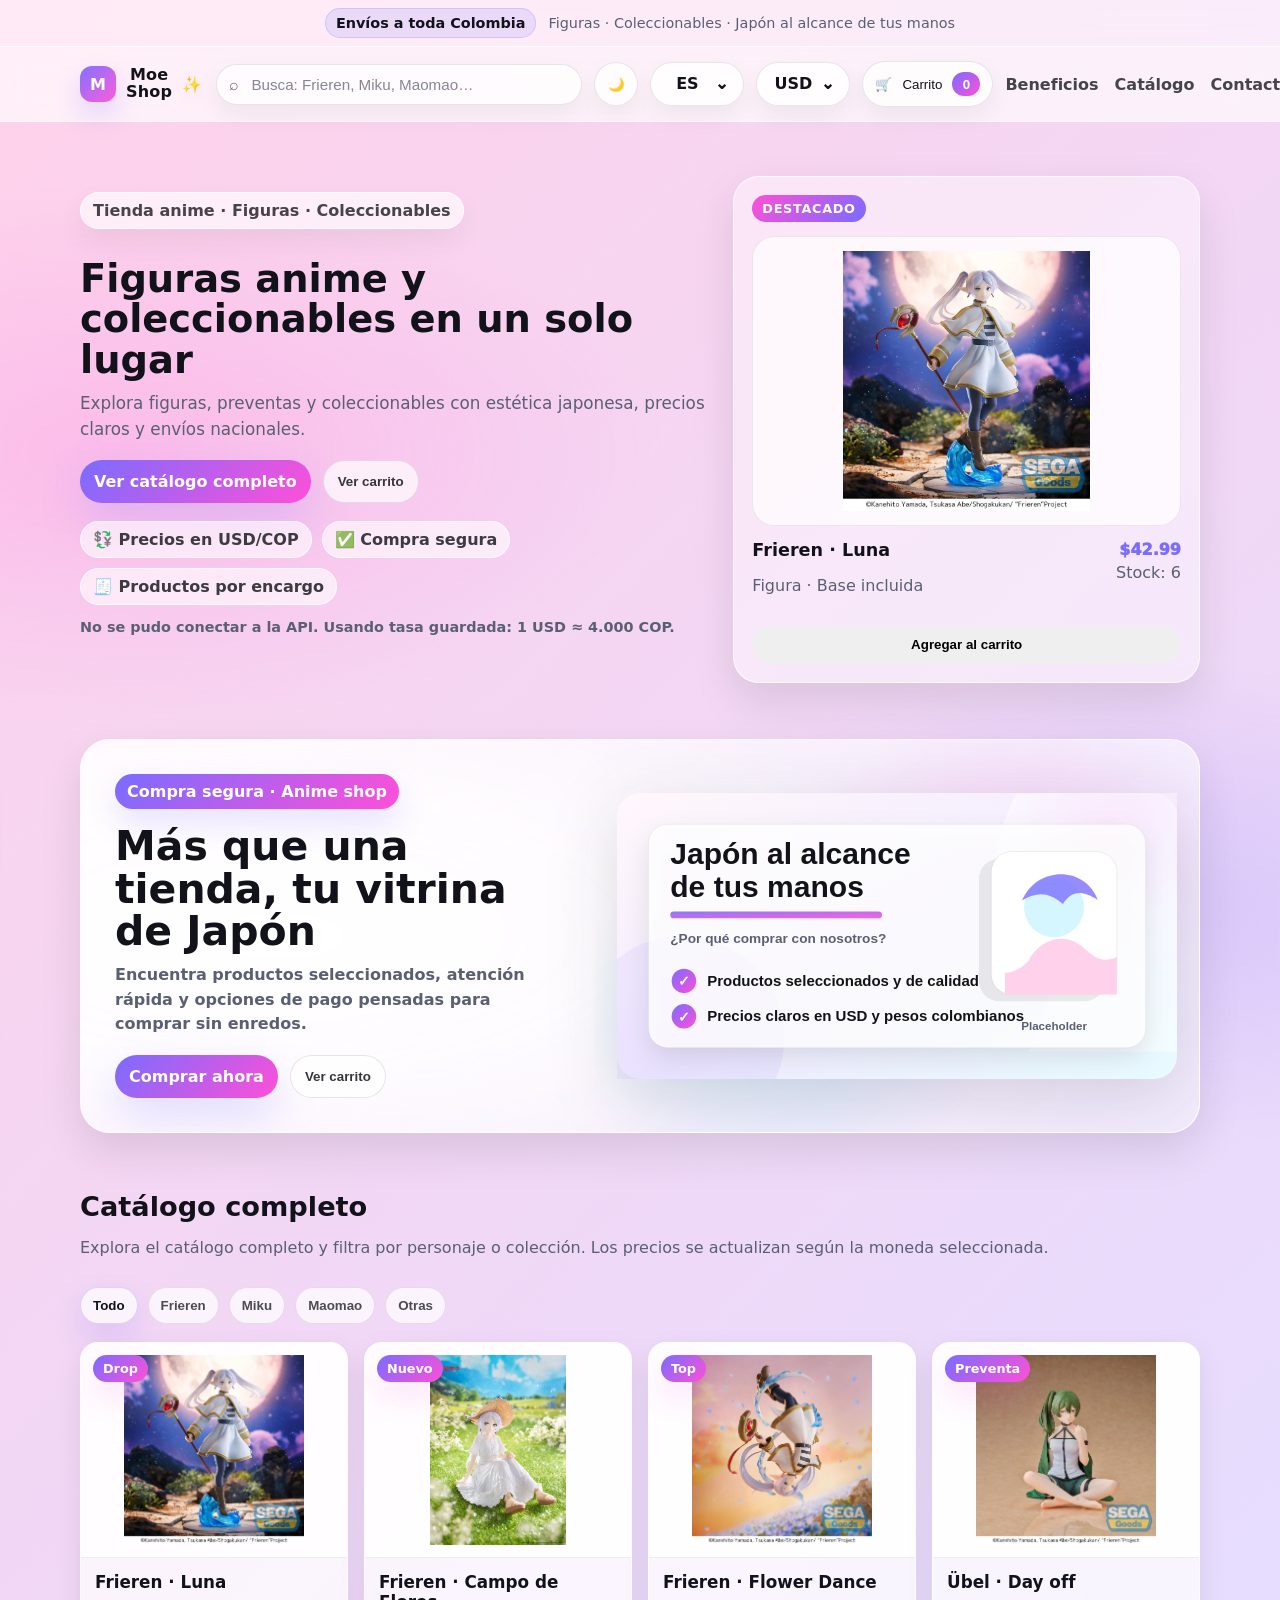
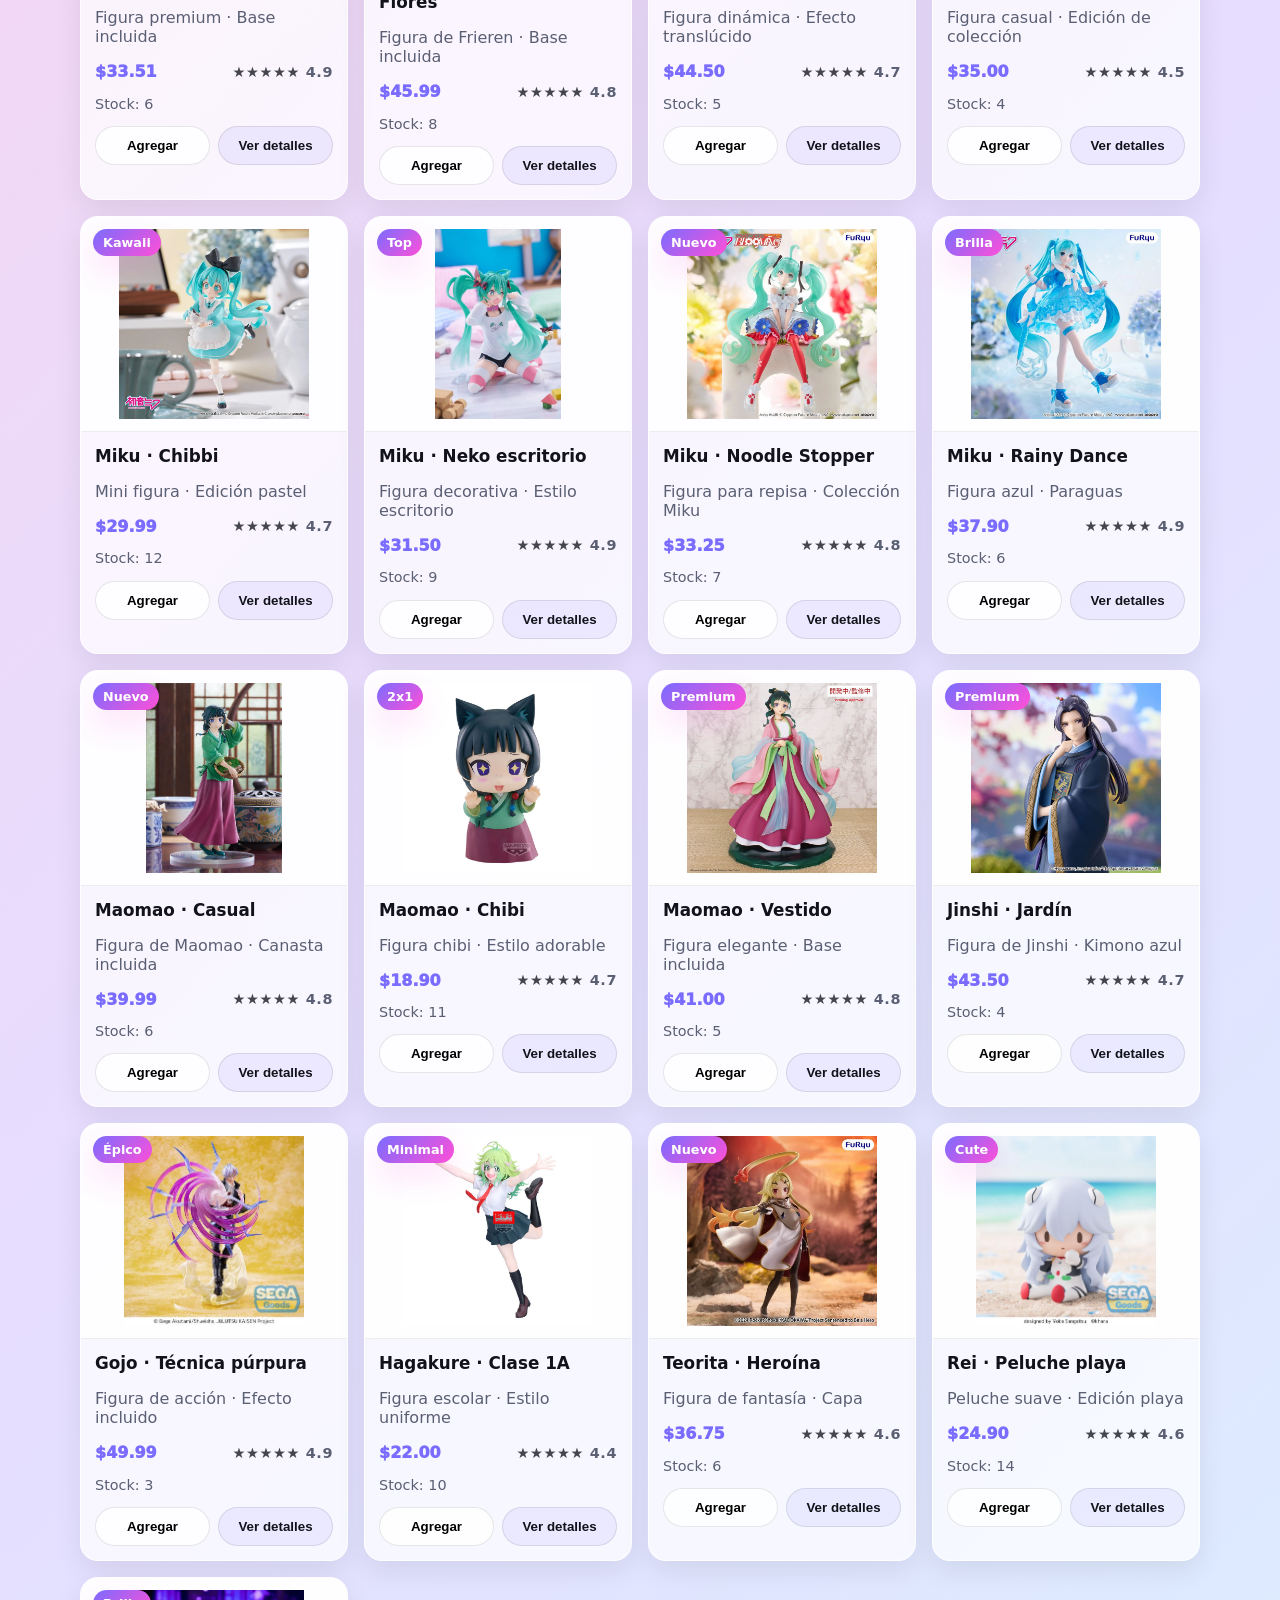
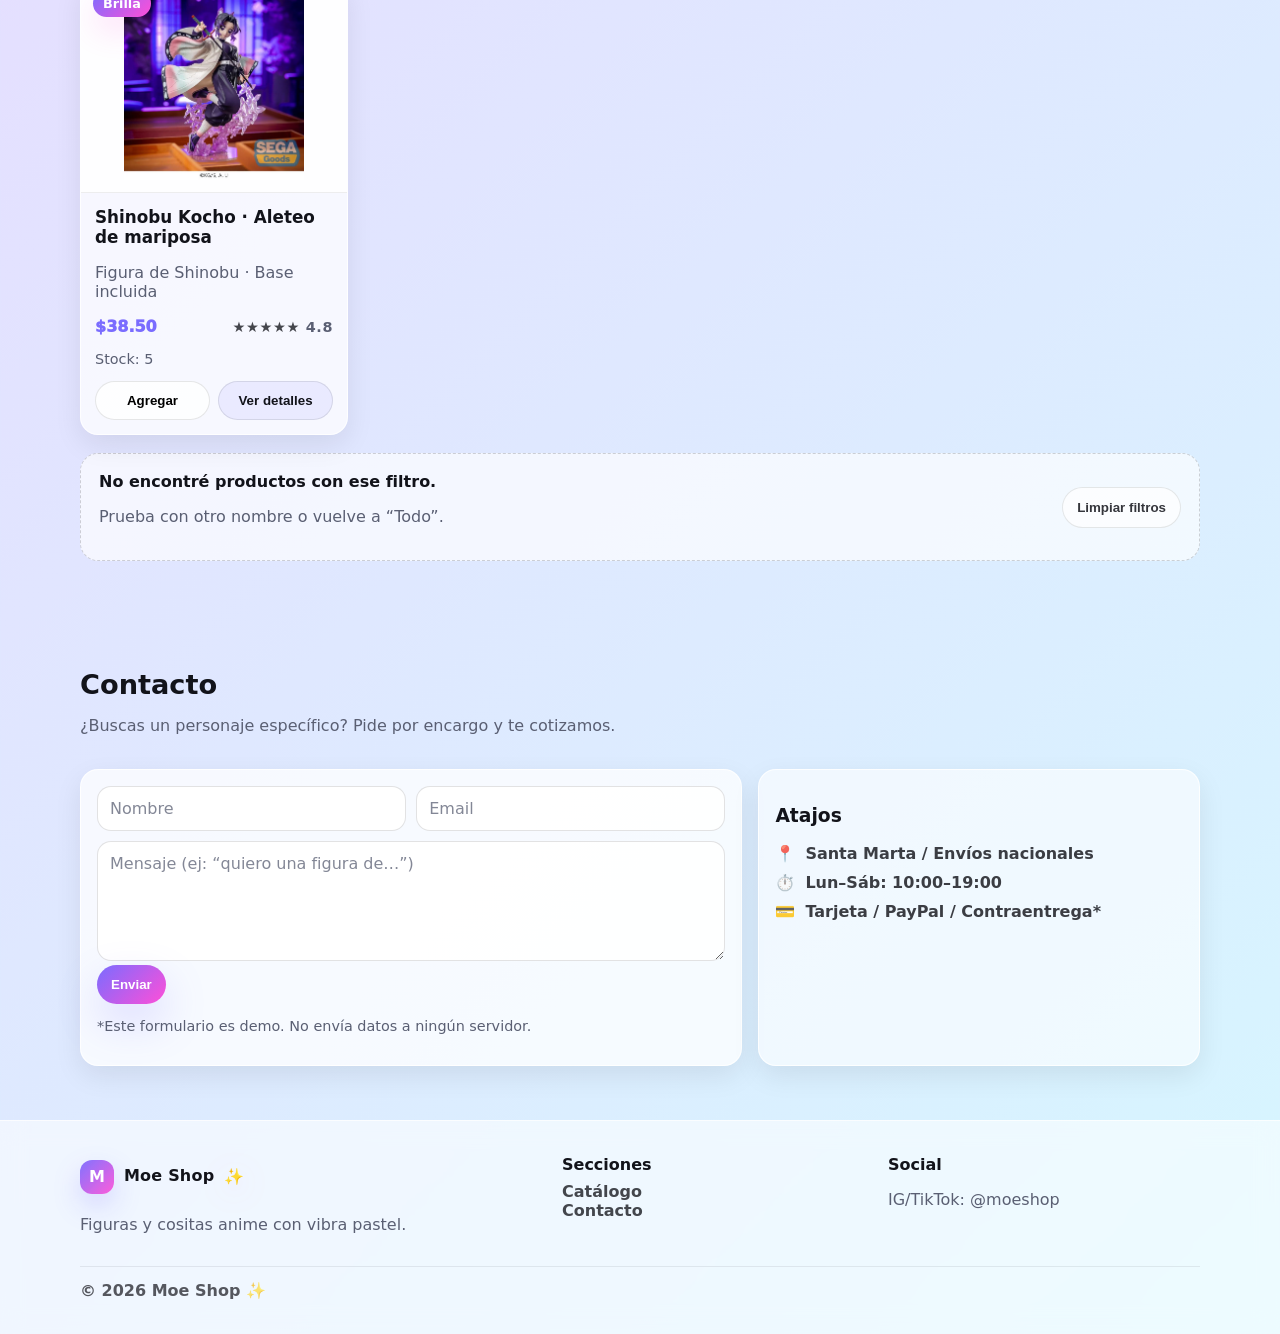
==== commit 9a92d3cf: "Add files via upload" ====
--- a/index.html
+++ b/index.html
@@ -12,7 +12,7 @@
   <div class="topbar">
     <div class="container topbar__inner">
       <span class="topbar__pill">Envíos a toda Colombia</span>
-      <span class="topbar__text">Catálogo completo · Carrito funcional · Precios USD/COP</span>
+      <span class="topbar__text">Figuras · Coleccionables · Japón al alcance de tus manos</span>
     </div>
   </div>
 
@@ -60,6 +60,7 @@
           <a href="#beneficios">Beneficios</a>
           <a href="#catalogo">Catálogo</a>
           <a href="#contacto">Contacto</a>
+          <a href="./ventas.html">Ventas</a>
         </nav>
       </div>
     </div>
@@ -70,16 +71,16 @@
       <div class="container hero__grid">
         <div class="hero__copy">
           <p class="kicker">Tienda anime · Figuras · Coleccionables</p>
-          <h1>Tu rincón otaku con carrito de verdad</h1>
-          <p class="lead">Agrega productos, cambia cantidades, selecciona qué pagar y mira los precios convertidos entre dólares y pesos colombianos.</p>
+          <h1>Figuras anime y coleccionables en un solo lugar</h1>
+          <p class="lead">Explora figuras, preventas y coleccionables con estética japonesa, precios claros y envíos nacionales.</p>
           <div class="hero__cta">
             <a class="btn btn--primary" href="#catalogo">Ver catálogo completo</a>
             <button class="btn btn--ghost" id="openCartHero" type="button">Ver carrito</button>
           </div>
           <div class="hero__chips" aria-label="Características">
-            <span class="chip">💱 Tasa USD/COP por API</span>
-            <span class="chip">✅ Pago por productos seleccionados</span>
-            <span class="chip">🧾 Resumen de compra</span>
+            <span class="chip">💱 Precios en USD/COP</span>
+            <span class="chip">✅ Compra segura</span>
+            <span class="chip">🧾 Productos por encargo</span>
           </div>
           <p id="rateInfo" class="muted small rate-info">Cargando tasa de cambio…</p>
         </div>
@@ -129,7 +130,7 @@
         <div class="section__head">
           <div>
             <h2>Catálogo completo</h2>
-            <p class="muted">Todos los productos disponibles con precio dinámico USD/COP.</p>
+            <p class="muted">Explora el catálogo completo y filtra por personaje o colección. Los precios se actualizan según la moneda seleccionada.</p>
           </div>
 
           <div class="filters" role="tablist" aria-label="Filtros">
@@ -235,10 +236,10 @@
         <div class="custom-select custom-select--wide" data-custom-select="paymentMethod">
           <button class="custom-select__btn" type="button" aria-haspopup="listbox" aria-expanded="false">Selecciona método de pago</button>
           <div class="custom-select__list" role="listbox">
-            <button type="button" data-value="Contra entrega a envíos nacionales" role="option">Contra entrega a envíos nacionales</button>
-            <button type="button" data-value="Tarjeta de crédito" role="option">Tarjeta de crédito</button>
-            <button type="button" data-value="Tarjeta de débito" role="option">Tarjeta de débito</button>
-            <button type="button" data-value="PayPal" role="option">PayPal</button>
+            <button type="button" data-value="cod" role="option">Contra entrega a envíos nacionales</button>
+            <button type="button" data-value="credit" role="option">Tarjeta de crédito</button>
+            <button type="button" data-value="debit" role="option">Tarjeta de débito</button>
+            <button type="button" data-value="paypal" role="option">PayPal</button>
           </div>
           <input id="paymentMethod" type="hidden" required>
         </div>
@@ -250,6 +251,7 @@
             <input type="text" id="cardCvv" inputmode="numeric" autocomplete="cc-csc" placeholder="CVV">
           </div>
           <p id="cardBrand" class="card-brand muted small">Tipo de tarjeta: sin detectar</p>
+          <p id="cardPreview" class="card-preview" hidden></p>
         </div>
 
         <div id="paypalFields" class="card-fields" hidden>
@@ -259,6 +261,14 @@
         <button class="btn btn--ghost btn--wide" id="clearCartBtn" type="button">Vaciar carrito</button>
         <p class="muted small">*Pago demo: genera confirmación, no cobra dinero real.</p>
       </form>
+    </div>
+  </aside>
+
+
+  <aside id="detailsModal" class="details-modal" aria-hidden="true">
+    <div class="details-modal__panel" role="dialog" aria-modal="true" aria-label="Detalles del producto">
+      <button class="icon-btn details-close" type="button" data-close-details aria-label="Cerrar detalles">×</button>
+      <div id="detailsBody"></div>
     </div>
   </aside>
 
--- a/stylesheet.css
+++ b/stylesheet.css
@@ -759,3 +759,442 @@
   .toolbar-btn{width:42px;height:42px}
   .custom-select{min-width:78px}
 }
+
+/* ===========================
+   V4 visual fixes: centered controls + readable dark mode
+   =========================== */
+.logo{
+  min-height:44px;
+}
+.logo__text{
+  display:inline-flex;
+  align-items:center;
+  justify-content:center;
+  line-height:1.05;
+  text-align:center;
+}
+.logo__mark{
+  flex:0 0 auto;
+}
+.header__inner,
+.header__right,
+.cart,
+.toolbar-btn,
+.custom-select__btn{
+  align-items:center;
+}
+.toolbar-btn{
+  display:inline-grid;
+  place-items:center;
+  color:var(--ink);
+}
+.custom-select__btn{
+  min-height:44px;
+  display:flex;
+  justify-content:center;
+  text-align:center;
+  padding:10px 36px 10px 16px;
+  line-height:1;
+}
+.custom-select__btn::after{
+  right:15px;
+}
+.custom-select__list button{
+  text-align:center;
+  font-weight:850;
+}
+.currency,
+.cart{
+  min-height:44px;
+}
+.cart{
+  justify-content:center;
+  color:var(--ink);
+}
+.search input,
+.checkout-form input,
+.form-card input,
+.form-card textarea{
+  color:var(--ink);
+}
+.search input::placeholder,
+.checkout-form input::placeholder,
+.form-card input::placeholder,
+.form-card textarea::placeholder{
+  color:color-mix(in srgb, var(--muted) 75%, transparent);
+}
+
+/* Make membership banner keep contrast in dark mode */
+html[data-theme="dark"] .membership-banner__grid{
+  background:
+    radial-gradient(720px 300px at 22% 48%, rgba(154,140,255,.18), transparent 66%),
+    radial-gradient(520px 260px at 82% 46%, rgba(255,101,220,.16), transparent 64%),
+    linear-gradient(135deg, rgba(25,21,38,.98), rgba(36,31,52,.94));
+  border-color:rgba(255,255,255,.14);
+}
+html[data-theme="dark"] .membership-banner__visual{
+  background:
+    radial-gradient(340px 240px at 70% 30%, rgba(255,101,220,.20), transparent 70%),
+    radial-gradient(360px 260px at 28% 72%, rgba(0,194,255,.16), transparent 68%);
+}
+html[data-theme="dark"] .membership-banner__info h2,
+html[data-theme="dark"] .membership-banner__info p{
+  color:var(--ink);
+  text-shadow:none;
+}
+html[data-theme="dark"] .membership-banner__info p{
+  color:var(--muted);
+}
+
+/* Solid, readable cart drawer in dark mode */
+html[data-theme="dark"] .drawer{
+  background:rgba(5,4,10,.66);
+}
+html[data-theme="dark"] .drawer__panel{
+  background:linear-gradient(180deg, #171322, #211b30);
+  color:var(--ink);
+  border-left:1px solid rgba(255,255,255,.12);
+}
+html[data-theme="dark"] .cart-empty,
+html[data-theme="dark"] .cart-item,
+html[data-theme="dark"] .cart-summary,
+html[data-theme="dark"] .checkout-form{
+  background:#2b2538;
+  border-color:rgba(255,255,255,.14);
+  color:var(--ink);
+  box-shadow:0 14px 32px rgba(0,0,0,.25);
+}
+html[data-theme="dark"] .cart-item img{
+  background:#211b30;
+  border:1px solid rgba(255,255,255,.10);
+}
+html[data-theme="dark"] .summary-row{
+  color:var(--muted);
+}
+html[data-theme="dark"] .summary-row--total{
+  color:var(--ink);
+  border-top-color:rgba(255,255,255,.14);
+}
+html[data-theme="dark"] .qty button{
+  background:rgba(154,140,255,.28);
+  color:var(--ink);
+}
+html[data-theme="dark"] .qty input,
+html[data-theme="dark"] .checkout-form input,
+html[data-theme="dark"] .checkout-form .custom-select__btn{
+  background:#393246;
+  color:var(--ink);
+  border-color:rgba(255,255,255,.16);
+}
+html[data-theme="dark"] .remove-btn{
+  background:rgba(255,101,220,.20);
+  color:#ffd6f5;
+}
+html[data-theme="dark"] .card-brand{
+  background:rgba(154,140,255,.18);
+  border-color:rgba(154,140,255,.28);
+  color:var(--ink);
+}
+html[data-theme="dark"] .icon-btn{
+  background:#393246;
+  color:var(--ink);
+}
+html[data-theme="dark"] .custom-select__list button:hover{
+  background:rgba(154,140,255,.22);
+}
+
+/* Extra contrast for small chips/buttons in dark mode */
+html[data-theme="dark"] .kicker,
+html[data-theme="dark"] .chip,
+html[data-theme="dark"] .pill{
+  color:var(--ink);
+}
+html[data-theme="dark"] .btn--ghost,
+html[data-theme="dark"] .btn--small{
+  color:var(--ink);
+}
+html[data-theme="dark"] .price{
+  color:#cfc7ff;
+}
+html[data-theme="dark"] .rating{
+  color:#f7f4ff;
+}
+
+@media (max-width: 640px){
+  .logo__text{
+    max-width:68px;
+  }
+  .custom-select__btn{
+    padding-inline:12px 30px;
+  }
+}
+
+/* V5: mobile header/topbar stability. Prevent the little jump/vibration while scrolling. */
+@media (max-width: 820px){
+  .topbar{position:static; transform:none !important; opacity:1 !important; max-height:none !important;}
+  .topbar.is-hidden{transform:none !important; opacity:1 !important; max-height:none !important; pointer-events:auto; border-bottom:1px solid rgba(255,255,255,.7);}
+  .header{top:0 !important;}
+  html.topbar-hidden{--topbar-h:0px;}
+}
+
+/* Base de datos / ventas */
+.card-preview{
+  margin: 8px 0 0;
+  padding: 10px 12px;
+  border-radius: 14px;
+  background: rgba(122,108,255,.14);
+  border: 1px solid rgba(122,108,255,.24);
+  color: var(--ink);
+  font-weight: 800;
+}
+html[data-theme="dark"] .card-preview{
+  background: rgba(166,139,255,.18);
+  border-color: rgba(255,255,255,.14);
+  color: #fff;
+}
+.admin-header{top:0}
+.admin-main{padding:34px 0 64px}
+.admin-hero{padding:44px 0 20px}
+.admin-hero h1{font-size:clamp(2rem, 4vw, 3.5rem); margin:14px 0 10px}
+.admin-grid{display:grid; gap:18px}
+.admin-card{
+  background: var(--card);
+  border: 1px solid rgba(255,255,255,.8);
+  border-radius: var(--radiusLg);
+  box-shadow: var(--shadowSoft);
+  padding: 18px;
+}
+.admin-card h2{margin:0 0 14px}
+.stats-grid{display:grid; grid-template-columns:repeat(3,minmax(0,1fr)); gap:12px}
+.stats-grid div{background:rgba(255,255,255,.58); border:1px solid var(--stroke); border-radius:18px; padding:14px}
+.stats-grid span{display:block; color:var(--muted); font-weight:800; margin-bottom:6px}
+.stats-grid strong{font-size:1.35rem}
+.table-wrap{overflow:auto}
+table{width:100%; border-collapse:collapse; min-width:620px}
+th,td{text-align:left; padding:12px; border-bottom:1px solid var(--stroke)}
+th{font-weight:1000; color:var(--ink)}
+.sales-list{display:grid; gap:12px}
+.sale-card{background:rgba(255,255,255,.62); border:1px solid var(--stroke); border-radius:18px; padding:14px}
+.sale-card__head{display:flex; justify-content:space-between; gap:14px; flex-wrap:wrap; margin-bottom:10px}
+.sale-card__head span{display:block; color:var(--muted); font-size:.9rem; margin-top:3px}
+.sale-card p{margin:8px 0}
+.sale-card ul{margin:10px 0 0; padding-left:18px; color:var(--muted); font-weight:700}
+.sale-pill{display:inline-flex; margin-left:8px; padding:5px 9px; border-radius:999px; background:rgba(122,108,255,.14); color:var(--ink); font-weight:900}
+html[data-theme="dark"] .admin-card,
+html[data-theme="dark"] .sale-card,
+html[data-theme="dark"] .stats-grid div{background:rgba(30,26,46,.92); border-color:rgba(255,255,255,.12)}
+html[data-theme="dark"] .sale-pill{background:rgba(166,139,255,.18); color:#fff}
+@media(max-width:700px){.stats-grid{grid-template-columns:1fr}.admin-main{padding-top:10px}}
+
+
+/* V7: catálogo limpio + ventana de detalles */
+.producto__actions{
+  display:grid;
+  grid-template-columns:1fr 1fr;
+  gap:8px;
+}
+.btn--details{
+  background:rgba(122,108,255,.10);
+  color:var(--ink);
+}
+.custom-select__list{
+  min-width:100%;
+}
+.custom-select__list button{
+  display:flex;
+  align-items:center;
+  justify-content:center;
+  text-align:center;
+}
+
+.details-modal{
+  position:fixed;
+  inset:0;
+  z-index:120;
+  display:grid;
+  place-items:center;
+  padding:18px;
+  background:rgba(12,10,24,.54);
+  opacity:0;
+  pointer-events:none;
+  transition:opacity .18s ease;
+}
+.details-modal.is-open{
+  opacity:1;
+  pointer-events:auto;
+}
+.details-modal__panel{
+  width:min(960px, 96vw);
+  max-height:92vh;
+  overflow:auto;
+  position:relative;
+  border-radius:28px;
+  padding:22px;
+  background:rgba(255,255,255,.96);
+  border:1px solid rgba(255,255,255,.92);
+  box-shadow:0 28px 80px rgba(0,0,0,.28);
+}
+.details-close{
+  position:absolute;
+  right:14px;
+  top:14px;
+  z-index:2;
+}
+.details-layout{
+  display:grid;
+  grid-template-columns:.9fr 1.1fr;
+  gap:22px;
+  align-items:stretch;
+}
+.details-img-wrap{
+  display:grid;
+  place-items:center;
+  border-radius:22px;
+  background:linear-gradient(135deg, rgba(122,108,255,.10), rgba(255,79,216,.09));
+  border:1px solid rgba(18,19,26,.08);
+  padding:18px;
+  min-height:360px;
+}
+.details-img-wrap img{
+  max-height:420px;
+  object-fit:contain;
+}
+.details-info h2{
+  margin:48px 0 8px;
+  font-size:clamp(1.7rem, 3vw, 2.4rem);
+}
+.details-badge{
+  position:static;
+  display:inline-flex;
+  width:max-content;
+}
+.details-price-row{
+  display:flex;
+  justify-content:space-between;
+  gap:16px;
+  align-items:center;
+  margin:14px 0;
+}
+.details-list{
+  display:grid;
+  grid-template-columns:1fr 1fr;
+  gap:10px;
+  margin:16px 0;
+}
+.details-list div{
+  padding:12px;
+  border-radius:16px;
+  background:rgba(122,108,255,.08);
+  border:1px solid rgba(122,108,255,.14);
+}
+.details-list dt{
+  color:var(--muted);
+  font-weight:800;
+  font-size:.86rem;
+}
+.details-list dd{
+  margin:4px 0 0;
+  font-weight:900;
+}
+.details-note{
+  padding:14px;
+  border-radius:16px;
+  background:rgba(255,79,216,.09);
+  border:1px solid rgba(255,79,216,.14);
+  line-height:1.5;
+}
+.details-actions{
+  display:flex;
+  gap:10px;
+  flex-wrap:wrap;
+  margin-top:16px;
+}
+html[data-theme="dark"] .details-modal{
+  background:rgba(0,0,0,.64);
+}
+html[data-theme="dark"] .details-modal__panel{
+  background:#171327;
+  border-color:rgba(255,255,255,.12);
+  color:#f7f4ff;
+}
+html[data-theme="dark"] .details-img-wrap{
+  background:#211b35;
+  border-color:rgba(255,255,255,.10);
+}
+html[data-theme="dark"] .details-list div{
+  background:#211b35;
+  border-color:rgba(255,255,255,.10);
+}
+html[data-theme="dark"] .details-note{
+  background:#211b35;
+  border-color:rgba(255,255,255,.10);
+}
+
+@media (max-width: 720px){
+  .details-layout{grid-template-columns:1fr;}
+  .details-img-wrap{min-height:260px;}
+  .details-info h2{margin-top:10px;}
+  .details-list{grid-template-columns:1fr;}
+  .producto__actions{grid-template-columns:1fr;}
+}
+
+/* V9: ventas con estética completa del index */
+.admin-header{top:var(--topbar-h)}
+.admin-toolbar{gap:12px; flex-wrap:wrap; justify-content:flex-end}
+.admin-main{padding:34px 0 70px}
+.admin-hero{padding:54px 0 24px}
+.admin-hero .lead{max-width:900px}
+.admin-actions{align-items:center}
+.admin-section-head{align-items:flex-start}
+.admin-filters{justify-content:flex-end}
+.admin-filters .pill{white-space:nowrap}
+.admin-card{
+  background:rgba(255,255,255,.72);
+  border:1px solid rgba(255,255,255,.82);
+  backdrop-filter:blur(14px);
+}
+.stats-grid div,
+.sale-card{
+  background:rgba(255,255,255,.66);
+  border-color:rgba(18,19,26,.10);
+}
+.table-wrap table{color:var(--ink)}
+.table-wrap th{background:rgba(255,255,255,.34)}
+html[data-theme="dark"] .admin-card{
+  background:linear-gradient(180deg, rgba(30,26,46,.96), rgba(25,21,38,.94));
+  border-color:rgba(255,255,255,.12);
+  color:var(--ink);
+}
+html[data-theme="dark"] .stats-grid div,
+html[data-theme="dark"] .sale-card{
+  background:#2b2538;
+  border-color:rgba(255,255,255,.14);
+  color:var(--ink);
+}
+html[data-theme="dark"] .table-wrap th{
+  background:#342d43;
+  color:var(--ink);
+}
+html[data-theme="dark"] .table-wrap td{
+  color:var(--ink);
+  border-color:rgba(255,255,255,.12);
+}
+html[data-theme="dark"] .admin-hero .lead,
+html[data-theme="dark"] .sale-card ul,
+html[data-theme="dark"] .sale-card__head span,
+html[data-theme="dark"] .stats-grid span{
+  color:var(--muted);
+}
+@media (max-width: 1020px){
+  .admin-toolbar{width:auto}
+  .admin-toolbar .nav{order:0;width:auto;justify-content:flex-end}
+  .admin-section-head{display:grid;gap:14px}
+  .admin-filters{justify-content:flex-start}
+}
+@media (max-width: 640px){
+  .admin-toolbar{justify-content:flex-start;width:100%}
+  .admin-toolbar .nav{width:100%;justify-content:flex-start}
+  .admin-filters{display:grid;grid-template-columns:1fr 1fr;width:100%}
+  .admin-filters .pill{width:100%}
+  .admin-hero{padding-top:28px}
+}
